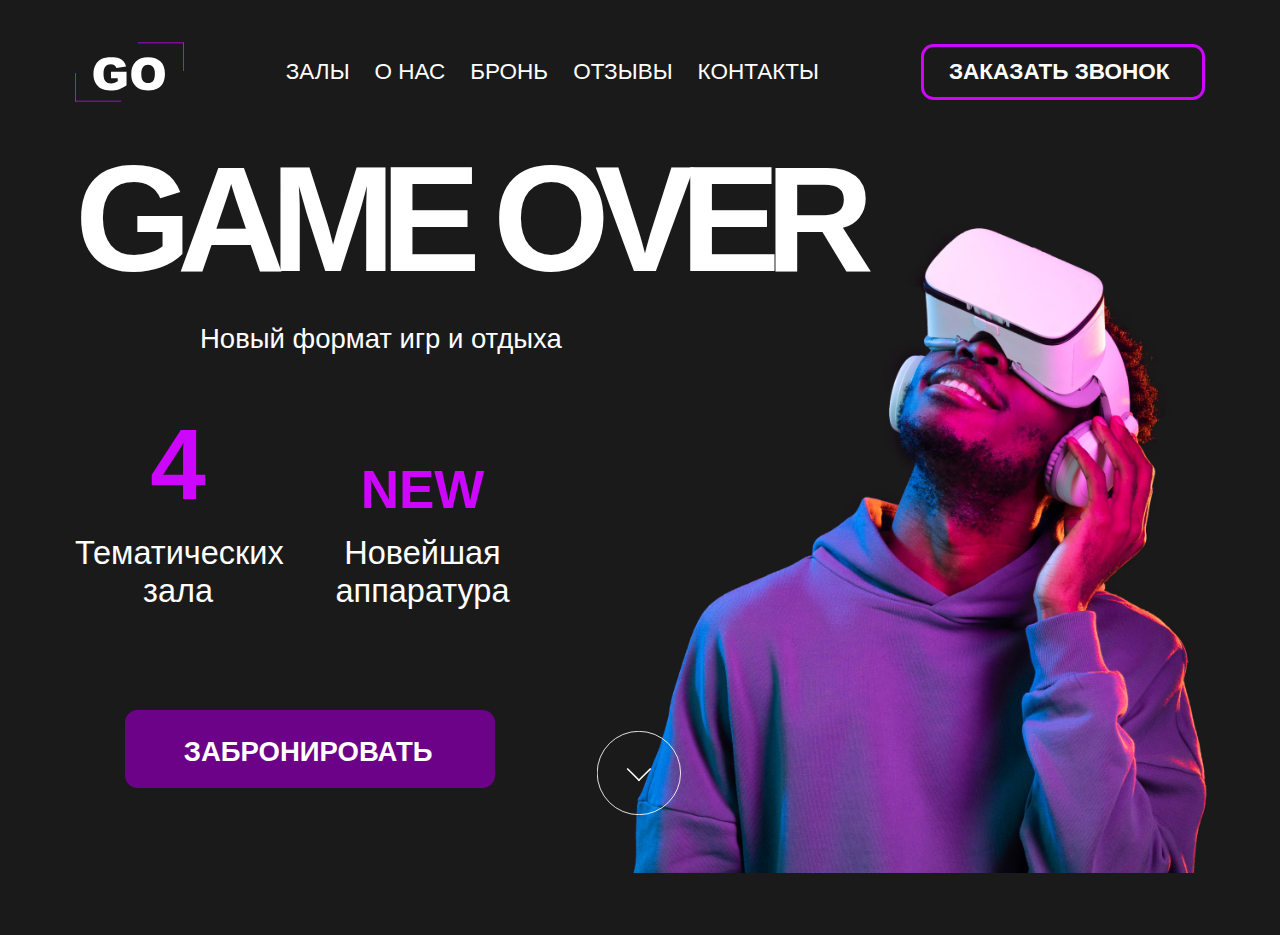
==== index.html @ d03d9cec "Адаптировал header и banner аÐ под мобильные устроÑйства" ====
<!doctype html>
<html lang="ru">
<head>
  <meta charset="UTF-8">
  <meta name="viewport" content="width=device-width, initial-scale=1.0">
  <meta http-equiv="X-UA-Compatible" content="ie=edge">
  <link rel="icon" type="image/svg+xml" href="img/favicon.svg">
  <link rel="stylesheet" href="css/style.css">
  <title>HTML</title>
</head>
<body>

  <header class="header">
    <div class="container">
      <div class="header__navbar">
        <button class="mobile-menu">
          <img src="blocks/mobile-menu/img/burger-menu.svg" alt="Кнопка для раскрытия мобильного меню">
        </button>
        <img class="logo" src="img/logo.svg" alt="Логотип сайта">
        <nav class="nav">
          <ul class="nav__list">
            <li class="nav__item"><a class="nav__link" href="#halls">Залы</a></li>
            <li class="nav__item"><a class="nav__link" href="#about">О нас</a></li>
            <li class="nav__item"><a class="nav__link" href="#booking">Бронь</a></li>
            <li class="nav__item"><a class="nav__link" href="#reviews">Отзывы</a></li>
            <li class="nav__item"><a class="nav__link" href="#contacts">Контакты</a></li>
          </ul>
        </nav>
        <button class="button button-call-me">Заказать звонок</button>
      </div>
    </div>
  </header>

  <main>

    <section class="banner">
      <div class="container">
        <div class="banner__wrap">
          <h1 class="banner__title">GAME OVER</h1>
          <p class="banner__slogan">Новый формат игр и отдыха</p>
          <div class="banner__info">
            <div class="banner__item"><p class="banner__text"><span>4</span>Тематических зала</p></div>
            <div class="banner__item"><p class="banner__text"><span>new</span>Новейшая аппаратура</p></div>
          </div>
          <button class="button button-book-banner">Забронировать</button>
          <a class="banner__arrow" href="#functional"></a>
        </div>

      </div>
    </section>

    <section class="functional hidden" id="functional">
      <div class="container">
        <h2 class="functional__title">У нас есть всё для классного отдыха с друзьями!</h2>
        <ul class="functional__list">
          <li class="functional__item">
            <figure class="functional__figure">
              <img class="functional__img" src="img/vr.jpg" alt="VR очки">
              <figcaption class="functional__figcaption">VR очки</figcaption>
            </figure>
          </li>
          <li class="functional__item">
            <figure class="functional__figure">
              <img class="functional__img" src="img/audio.jpg" alt="Аудио-система">
              <figcaption class="functional__figcaption">Аудио-система 5.1 с&nbsp;отличным звуком</figcaption>
            </figure>
          </li>
          <li class="functional__item">
            <figure class="functional__figure">
              <img class="functional__img" src="img/micro.jpg" alt="Караоке">
              <figcaption class="functional__figcaption">Караоке (4 микрофона)</figcaption>
            </figure>
          </li>
          <li class="functional__item">
            <figure class="functional__figure">
              <img class="functional__img" src="img/game.jpg" alt="Настольные игры">
              <figcaption class="functional__figcaption">Настольные игры</figcaption>
            </figure>
          </li>
          <li class="functional__item">
            <figure class="functional__figure">
              <img class="functional__img" src="img/netflix.jpg" alt="Кино сервисы">
              <figcaption class="functional__figcaption">Кино сервисы Netflix, IVI, MegoGo, КиноПоиск, Okko</figcaption>
            </figure>
          </li>
          <li class="functional__item">
            <figure class="functional__figure">
              <img class="functional__img" src="img/sony.jpg" alt="PlayStation 5">
              <figcaption class="functional__figcaption">PlayStation 5</figcaption>
            </figure>
          </li>
        </ul>
      </div>

    </section>

    <section class="halls hidden" id="halls">
      <div class="container">
        <h2 class="title halls__title">Наши залы</h2>
        <ul class="halls__list">
          <li class="halls__item halls__item--80s-vibes"><p class="halls__item-text">80`s vibes</p></li>
          <li class="halls__item halls__item--star-wars"><p class="halls__item-text">Star wars</p></li>
          <li class="halls__item halls__item--wild-west"><p class="halls__item-text">Wild west</p></li>
          <li class="halls__item halls__item--neon-style"><p class="halls__item-text">Neon style</p></li>
        </ul>
      </div>

    </section>

    <section class="booking hidden" id="booking">
      <div class="container">
        <h2 class="title">Забронировать зал просто</h2>

        <form class="form" action="https://jsonplaceholder.typicode.com/posts" method="POST">

          <fieldset class="fieldset">
            <legend class="legend">Выбери зал</legend>

            <input class="input input--hidden" id="80s-vibes" type="radio" name="halls" value="80`s vibes" >
            <label class="label label--halls" for="80s-vibes">80`s vibes</label>

            <input class="input input--hidden" id="star-wars" type="radio" name="halls" value="star wars">
            <label class="label label--halls" for="star-wars">star wars</label>

            <input class="input input--hidden" id="wild-west" type="radio" name="halls" value="wild west">
            <label class="label label--halls" for="wild-west">wild west</label>

            <input class="input input--hidden" id="neon-style" type="radio" name="halls" value="neon style">
            <label class="label label--halls" for="neon-style">neon style</label>
          </fieldset>

          <fieldset class="fieldset">

            <legend class="legend">Собери набор развлечений</legend>

            <fieldset class="fieldset fieldset--column">
              <legend class="legend">Приставки</legend>

              <input class="input input--hidden" id="play-station" type="radio" name="consoles" value="Play Station">
              <label class="label label--console" for="play-station">Play Station</label>

              <input class="input input--hidden" id="sega-mega-drive" type="radio" name="consoles" value="Sega Mega Drive">
              <label class="label label--console" for="sega-mega-drive">Sega Mega Drive</label>

              <input class="input input--hidden" id="x-box-one-s" type="radio" name="consoles" value="X-box One S">
              <label class="label label--console" for="x-box-one-s">X-box One S</label>

              <input class="input input--hidden" id="dendy" type="radio" name="consoles" value="Dendy">
              <label class="label label--console" for="dendy">Dendy</label>
            </fieldset>

            <fieldset class="fieldset fieldset--column">
              <legend class="legend">Настольные игры</legend>

              <input class="input input--hidden" id="jenga" type="checkbox" name="games" value="Jenga">
              <label class="label label--board" for="jenga">Jenga</label>

              <input class="input input--hidden" id="monopoly" type="checkbox" name="games" value="Monopoly">
              <label class="label label--board" for="monopoly">Monopoly</label>

              <input class="input input--hidden" id="munchkin" type="checkbox" name="games" value="Munchkin">
              <label class="label label--board" for="munchkin">Манчкин</label>

              <input class="input input--hidden" id="alias" type="checkbox" name="games" value="Alias">
              <label class="label label--board" for="alias">Alias</label>
            </fieldset>

            <fieldset class="fieldset fieldset--column">
              <legend class="legend">Дополнительно</legend>

              <input class="input input--hidden" id="karaoke" type="checkbox" name="additionally" value="Karaoke">
              <label class="label label--board" for="karaoke">Караоке</label>

              <input class="input input--hidden" id="vr" type="checkbox" name="additionally" value="VR">
              <label class="label label--board" for="vr">VR</label>
            </fieldset>
          </fieldset>

          <fieldset class="fieldset">

            <legend class="legend">Выбери дату и время</legend>

            <fieldset class="fieldset fieldset--date">

              <fieldset class="fieldset">

                <label for="date">
                  <input class="input input--date" id="date" type="date" name="date" required>
                </label>

                <label for="time">
                  <input class="input input--date" id="time" type="time" name="time" required>
                </label>

              </fieldset>

              <label for="persons">
                <select class="select" name="persons" id="persons">
                  <option selected>Количество человек</option>
                  <option value="1">1</option>
                  <option value="2">2</option>
                  <option value="3">3</option>
                  <option value="4">4</option>
                  <option value="5">5</option>
                  <option value="6">6</option>
                  <option value="7">7</option>
                  <option value="8">8</option>
                  <option value="9">9</option>
                  <option value="10">10</option>
                </select>
              </label>

            </fieldset>

            <fieldset class="fieldset fieldset--column fieldset--text">
              <label class="label label--text" for="name">Имя
                <input class="input input--text input--small" id="name" type="text" name="name" required>
              </label>


              <label class="label label--text" for="surname">Фамилия
                <input class="input input--text input--small" id="surname" type="text" name="surname" required>
              </label>


            </fieldset>

            <fieldset class="fieldset fieldset--column fieldset--text">

              <label class="label label--text" for="phone">Телефон
                <input class="input input--text" id="phone" type="tel" name="phone" required>
              </label>


              <label class="label label--text" for="email">E-mail
                <input class="input input--text" id="email" type="email" name="email">
              </label>

            </fieldset>



          </fieldset>

          <fieldset class="fieldset">
            <button class="form__button" type="submit">Забронировать</button>
          </fieldset>

        </form>
      </div>

    </section>

    <section class="about hidden" id="about">
      <div class="container">

        <h2 class="title about__title">О нас</h2>
        <div class="about__wrap">

          <img class="about__img" src="blocks/about/img/about.jpg" alt="">

          <div class="about__content">
            <div class="about__inner">
              <p class="about__text">Для наших гостей мы создали концептуально новое игровое пространство виртуальной реальности в&nbsp;центральной части города.</p>
              <p class="about__text">Каждый день мы стараемся создавать для&nbsp;вас&nbsp;самую лучшую игровую атмосферу и&nbsp;радовать Вас топовыми игровыми разработками со&nbsp;всего мира.</p>
            </div>

            <blockquote class="blockquote">
              <p class="blockquote__text"><span>GAME OVER &mdash;</span> это место незабываемых впечатлений</p>
              <p class="cite">
                <img class="cite__img" src="img/avatar.png" alt="Аватар">
                <cite class="cite__text">Аркадий Абакшин, создатель&nbsp;игровой территории&nbsp;GAME&nbsp;OVER</cite>
              </p>
            </blockquote>
          </div>

        </div>

      </div>

    </section>

    <section class="reviews hidden" id="reviews">
      <div class="container">
        <h2 class="title reviews__title">Отзывы посетителей</h2>

        <ul class="reviews__list">
          <li class="reviews__item">
              <figure class="reviews__figure">
                <div class="reviews__wrap">
                  <img class="reviews__img" src="blocks/reviews/img/avatar-1.png" alt="фотография пользователя">
                </div>
                <figcaption class="reviews__name">
                  Макс Самойлов
                </figcaption>
              </figure>
              <p class="reviews__text">Отмечали здесь день рождения с компанией друзей, всё было очень круто! VR очки это просто бомба, никогда еще я не был в таком полном игровом погружении. Сервис на высоте!</p>
          </li>
          <li class="reviews__item">
              <figure class="reviews__figure">
                <div class="reviews__wrap">
                  <img class="reviews__img" src="blocks/reviews/img/avatar-2.png" alt="фотография пользователя">
                </div>
                <figcaption class="reviews__name">
                  Оксана Григорьева
                </figcaption>
              </figure>
              <p class="reviews__text">Были в комнате Дикий Запад, пели в караоке под Шакиру, отличный получился корпоратив! У нас в городе больше нет подобных заведений</p>
          </li>
          <li class="reviews__item">
              <figure class="reviews__figure">
                <div class="reviews__wrap">
                  <img class="reviews__img" src="blocks/reviews/img/avatar-3.png" alt="фотография пользователя">
                </div>
                <figcaption class="reviews__name">
                  Никита Ященко
                </figcaption>
              </figure>
              <p class="reviews__text">Немного подвисала игра в VR очках, а так всё норм. Крутое оформление комнаты в стиле звёздных войн, попал в атмосферу космоса</p>
          </li>
        </ul>

      </div>
    </section>

    <section class="faq hidden" id="faq">
      <div class="container">
        <h2 class="title faq__title">Частые вопросы</h2>
        <ul class="faq__list">
          <li class="faq__item">Можно ли забронировать комнату онлайн?</li>
          <li class="faq__item">Могут ли мне вернуть деньги за бронь?</li>
          <li class="faq__item">Какая комната самая популярная?</li>
          <li class="faq__item">Как получить VIP карту?</li>
          <li class="faq__item">Какая комната самая популярная?</li>
        </ul>
      </div>

    </section>

  </main>

  <footer class="footer hidden">

    <section class="contacts" id="contacts">
      <div class="container">
        <h2 class="title contacts__title">Контакты</h2>
        <div class="contacts__wrap">
          <div class="contacts__address">
            <ul class="contacts__list">
              <li class="contacts__item contacts__item--address">г. Москва ул.&nbsp;Усачёва,&nbsp;29&nbsp;к3</li>
              <li class="contacts__item contacts__item--phone"><a class="contacts__link" href="tel:89509302893">8 (950) 930 - 28 - 93</a></li>
              <li class="contacts__item contacts__item--mail"><a class="contacts__link" href="mailto:GameOver@gmail.com">GameOver@gmail.com</a></li>
            </ul>

            <div class="social">
              <ul class="social__list">
                <li class="social__item">
                  <a class="social__link" href="https://www.instagram.com/">
                    <svg width="50" height="50" viewBox="0 0 50 50" fill="none" xmlns="http://www.w3.org/2000/svg">
                      <path d="M32.4999 25C32.4999 26.9891 31.7097 28.8968 30.3032 30.3033C28.8967 31.7098 26.989 32.5 24.9999 32.5C23.0108 32.5 21.1031 31.7098 19.6966 30.3033C18.2901 28.8968 17.4999 26.9891 17.4999 25C17.4999 24.5725 17.5449 24.155 17.6224 23.75H14.9999V33.7425C14.9999 34.4375 15.5624 35 16.2574 35H33.7449C34.078 34.9993 34.3972 34.8666 34.6325 34.6308C34.8677 34.395 34.9999 34.0756 34.9999 33.7425V23.75H32.3774C32.4549 24.155 32.4999 24.5725 32.4999 25ZM24.9999 30C25.6567 29.9998 26.307 29.8703 26.9137 29.6188C27.5204 29.3673 28.0716 28.9988 28.5359 28.5343C29.0002 28.0698 29.3685 27.5183 29.6197 26.9115C29.8708 26.3046 30 25.6543 29.9999 24.9975C29.9997 24.3407 29.8702 23.6904 29.6187 23.0837C29.3672 22.477 28.9987 21.9257 28.5342 21.4614C28.0696 20.9972 27.5182 20.6289 26.9114 20.3777C26.3045 20.1265 25.6542 19.9973 24.9974 19.9975C23.671 19.9978 22.399 20.5251 21.4613 21.4632C20.5236 22.4014 19.997 23.6736 19.9974 25C19.9977 26.3264 20.5249 27.5984 21.4631 28.5361C22.4012 29.4737 23.6735 30.0003 24.9999 30ZM30.9999 19.75H33.9974C34.1965 19.75 34.3875 19.6711 34.5286 19.5305C34.6696 19.3899 34.7492 19.1991 34.7499 19V16.0025C34.7499 15.8029 34.6706 15.6115 34.5295 15.4704C34.3884 15.3293 34.197 15.25 33.9974 15.25H30.9999C30.8003 15.25 30.6089 15.3293 30.4678 15.4704C30.3267 15.6115 30.2474 15.8029 30.2474 16.0025V19C30.2499 19.4125 30.5874 19.75 30.9999 19.75ZM24.9999 1C18.6347 1 12.5302 3.52856 8.02932 8.02944C3.52844 12.5303 0.999878 18.6348 0.999878 25C0.999878 31.3652 3.52844 37.4697 8.02932 41.9706C12.5302 46.4714 18.6347 49 24.9999 49C28.1516 49 31.2725 48.3792 34.1843 47.1731C37.0961 45.967 39.7418 44.1992 41.9704 41.9706C44.1991 39.742 45.9669 37.0962 47.173 34.1844C48.3791 31.2726 48.9999 28.1517 48.9999 25C48.9999 21.8483 48.3791 18.7274 47.173 15.8156C45.9669 12.9038 44.1991 10.258 41.9704 8.02944C39.7418 5.80083 37.0961 4.033 34.1843 2.82689C31.2725 1.62078 28.1516 1 24.9999 1ZM37.4999 34.7225C37.4999 36.25 36.2499 37.5 34.7224 37.5H15.2774C13.7499 37.5 12.4999 36.25 12.4999 34.7225V15.2775C12.4999 13.75 13.7499 12.5 15.2774 12.5H34.7224C36.2499 12.5 37.4999 13.75 37.4999 15.2775V34.7225Z" fill="currentColor"/>
                    </svg>
                  </a>
                </li>
                <li class="social__item">
                  <a class="social__link" href="https://vk.com/">
                    <svg width="50" height="50" viewBox="0 0 50 50" fill="none" xmlns="http://www.w3.org/2000/svg">
                      <path d="M24.9999 1C11.7449 1 0.999878 11.745 0.999878 25C0.999878 38.255 11.7449 49 24.9999 49C38.2549 49 48.9999 38.255 48.9999 25C48.9999 11.745 38.2549 1 24.9999 1ZM34.2299 28.0775C34.2299 28.0775 36.3524 30.1725 36.8749 31.145C36.8899 31.165 36.8974 31.185 36.9024 31.195C37.1149 31.5525 37.1649 31.83 37.0599 32.0375C36.8849 32.3825 36.2849 32.5525 36.0799 32.5675H32.3299C32.0699 32.5675 31.5249 32.5 30.8649 32.045C30.3574 31.69 29.8574 31.1075 29.3699 30.54C28.6424 29.695 28.0124 28.965 27.3774 28.965C27.2967 28.9649 27.2166 28.9775 27.1399 29.0025C26.6599 29.1575 26.0449 29.8425 26.0449 31.6675C26.0449 32.2375 25.5949 32.565 25.2774 32.565H23.5599C22.9749 32.565 19.9274 32.36 17.2274 29.5125C13.9224 26.025 10.9474 19.03 10.9224 18.965C10.7349 18.5125 11.1224 18.27 11.5449 18.27H15.3324C15.8374 18.27 16.0024 18.5775 16.1174 18.85C16.2524 19.1675 16.7474 20.43 17.5599 21.85C18.8774 24.165 19.6849 25.105 20.3324 25.105C20.4538 25.1036 20.573 25.0727 20.6799 25.015C21.5249 24.545 21.3674 21.5325 21.3299 20.9075C21.3299 20.79 21.3274 19.56 20.8949 18.97C20.5849 18.5425 20.0574 18.38 19.7374 18.32C19.8669 18.1413 20.0375 17.9964 20.2349 17.8975C20.8149 17.6075 21.8599 17.565 22.8974 17.565H23.4749C24.5999 17.58 24.8899 17.6525 25.2974 17.755C26.1224 17.9525 26.1399 18.485 26.0674 20.3075C26.0449 20.825 26.0224 21.41 26.0224 22.1C26.0224 22.25 26.0149 22.41 26.0149 22.58C25.9899 23.5075 25.9599 24.56 26.6149 24.9925C26.7003 25.0461 26.799 25.0746 26.8999 25.075C27.1274 25.075 27.8124 25.075 29.6674 21.8925C30.2395 20.8681 30.7366 19.8037 31.1549 18.7075C31.1924 18.6425 31.3024 18.4425 31.4324 18.365C31.5283 18.3161 31.6347 18.2912 31.7424 18.2925H36.1949C36.6799 18.2925 37.0124 18.365 37.0749 18.5525C37.1849 18.85 37.0549 19.7575 35.0224 22.51L34.1149 23.7075C32.2724 26.1225 32.2724 26.245 34.2299 28.0775Z" fill="currentColor"/>
                    </svg>
                  </a>
                </li>
                <li class="social__item">
                  <a class="social__link" href="https://www.facebook.com/">
                    <svg width="50" height="50" viewBox="0 0 50 50" fill="none" xmlns="http://www.w3.org/2000/svg">
                      <path fill-rule="evenodd" clip-rule="evenodd" d="M0.999847 25.134C0.999847 37.066 9.66585 46.988 20.9998 49V31.666H14.9998V25H20.9998V19.666C20.9998 13.666 24.8658 10.334 30.3338 10.334C32.0658 10.334 33.9338 10.6 35.6658 10.866V17H32.5998C29.6658 17 28.9998 18.466 28.9998 20.334V25H35.3998L34.3338 31.666H28.9998V49C40.3338 46.988 48.9998 37.068 48.9998 25.134C48.9998 11.86 38.1998 1 24.9998 1C11.7998 1 0.999847 11.86 0.999847 25.134Z" fill="currentColor"/>
                    </svg>

                  </a>
                </li>
                <li class="social__item">
                  <a class="social__link" href="https://telegram.org/">
                    <svg width="50" height="50" viewBox="0 0 50 50" fill="none" xmlns="http://www.w3.org/2000/svg">
                      <g clip-path="url(#clip0_793_10)">
                        <path d="M47.9998 24C47.9998 30.3652 45.4713 36.4697 40.9704 40.9706C36.4695 45.4714 30.365 48 23.9998 48C17.6347 48 11.5302 45.4714 7.02928 40.9706C2.52841 36.4697 -0.000152588 30.3652 -0.000152588 24C-0.000152588 17.6348 2.52841 11.5303 7.02928 7.02944C11.5302 2.52856 17.6347 0 23.9998 0C30.365 0 36.4695 2.52856 40.9704 7.02944C45.4713 11.5303 47.9998 17.6348 47.9998 24ZM24.8608 17.718C22.5268 18.69 17.8588 20.7 10.8628 23.748C9.72885 24.198 9.13185 24.642 9.07785 25.074C8.98785 25.803 9.90285 26.091 11.1478 26.484L11.6728 26.649C12.8968 27.048 14.5468 27.513 15.4018 27.531C16.1818 27.549 17.0488 27.231 18.0058 26.571C24.5428 22.158 27.9178 19.929 28.1278 19.881C28.2778 19.845 28.4878 19.803 28.6258 19.929C28.7668 20.052 28.7518 20.289 28.7368 20.352C28.6468 20.739 25.0558 24.075 23.1988 25.803C22.6198 26.343 22.2088 26.724 22.1248 26.811C21.9399 27 21.7519 27.1861 21.5608 27.369C20.4208 28.467 19.5688 29.289 21.6058 30.633C22.5868 31.281 23.3728 31.812 24.1558 32.346C25.0078 32.928 25.8598 33.507 26.9638 34.233C27.2428 34.413 27.5128 34.608 27.7738 34.794C28.7668 35.502 29.6638 36.138 30.7648 36.036C31.4068 35.976 32.0698 35.376 32.4058 33.576C33.2008 29.325 34.7638 20.118 35.1238 16.323C35.1458 16.0075 35.1327 15.6906 35.0848 15.378C35.0566 15.1258 34.9345 14.8934 34.7428 14.727C34.4699 14.5386 34.1445 14.4409 33.8128 14.448C32.9128 14.463 31.5238 14.946 24.8608 17.718Z" fill="currentColor"/>
                      </g>
                      <defs>
                        <clipPath id="clip0_793_10">
                          <rect width="50" height="50" fill="currentColor"/>
                        </clipPath>
                      </defs>
                    </svg>
                  </a>
                </li>
              </ul>
            </div>
          </div>

          <div class="contacts__map">
            <img class="contacts__img" src="blocks/contacts/img/map.jpg" alt="Карта">
          </div>
        </div>


      </div>
    </section>


    <div class="container">
      <div class="footer__wrap">
        <div class="footer__copyright">
          <p class="footer__text">© Game Over, 2022</p>
        </div>

        <div class="footer__author">
          <p class="footer__text">Design by Anastasia Ilina</p>
          <a class="footer__link" href="mailto:ilina9825@gmail.com">ilina9825@gmail.com</a>
        </div>
      </div>
    </div>

  </footer>

  <script src="js/script.js"></script>

</body>
</html>
---- css/style.css ----
@import "normalize.css";
@import "settings.css";
@import "var.css";

@import "./../blocks/header/header.css";
@import "./../blocks/nav/nav.css";
@import "./../blocks/banner/banner.css";
@import "./../blocks/functional/functional.css";
@import "./../blocks/halls/halls.css";
@import "./../blocks/booking/booking.css";
@import "./../blocks/about/about.css";
@import "./../blocks/blockquote/blockquote.css";
@import "./../blocks/cite/cite.css";
@import "./../blocks/reviews/reviews.css";
@import "./../blocks/faq/faq.css";
@import "./../blocks/contacts/contacts.css";
@import "./../blocks/social/social.css";
@import "./../blocks/footer/footer.css";
@import "./../blocks/form/form.css";

@import "../blocks/button/button.css";
@import "../blocks/button/button-call-me.css";
@import "../blocks/button/button-book-banner.css";
@import "../blocks/logo/logo.css";
@import "../blocks/mobile-menu/mobile-menu.css";
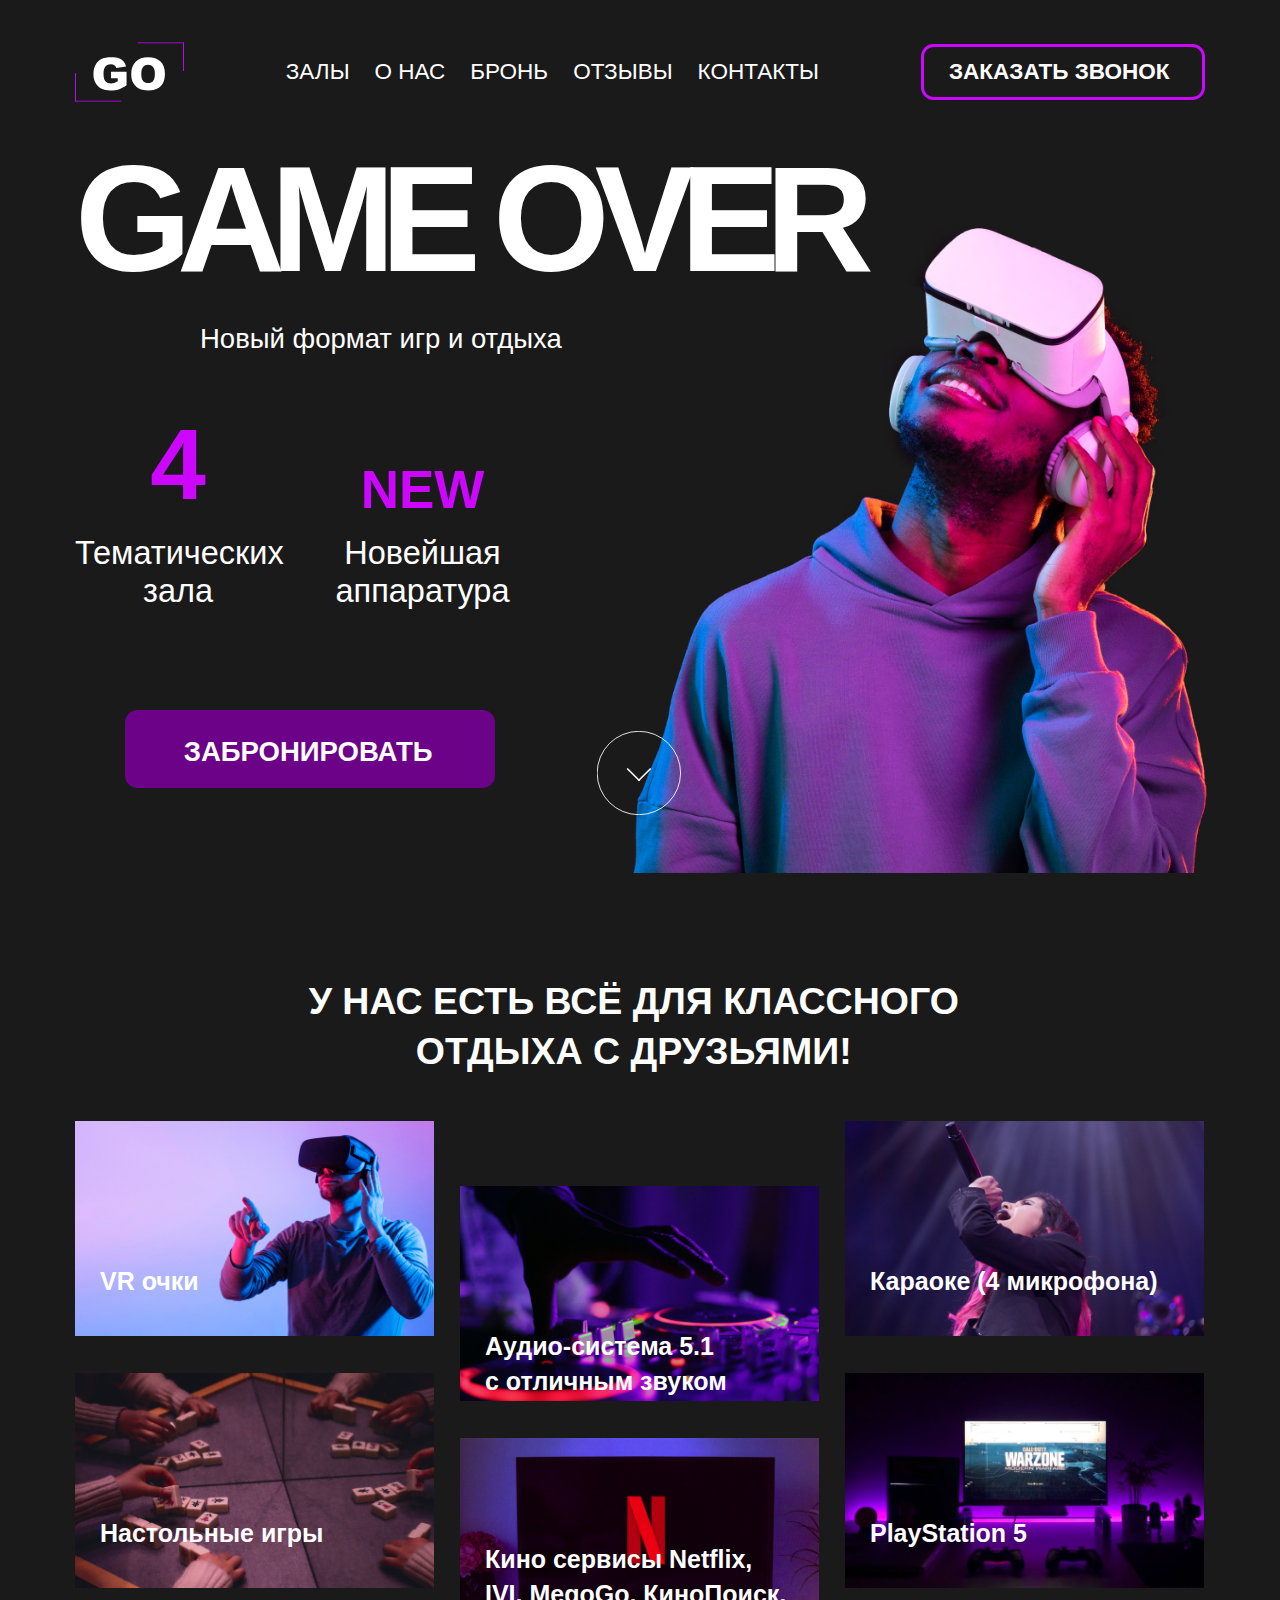
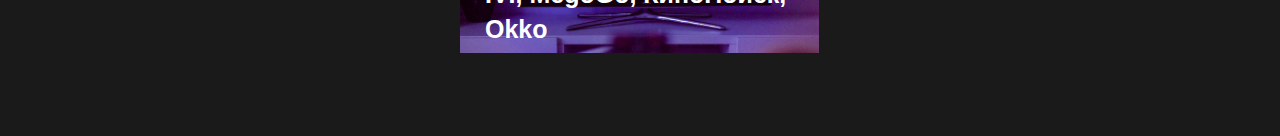
==== commit 449d988a: "АдаприÑровал секÑцию functional" ====
--- a/index.html
+++ b/index.html
@@ -49,7 +49,7 @@
       </div>
     </section>
 
-    <section class="functional hidden" id="functional">
+    <section class="functional" id="functional">
       <div class="container">
         <h2 class="functional__title">У нас есть всё для классного отдыха с друзьями!</h2>
         <ul class="functional__list">
@@ -68,7 +68,7 @@
           <li class="functional__item">
             <figure class="functional__figure">
               <img class="functional__img" src="img/micro.jpg" alt="Караоке">
-              <figcaption class="functional__figcaption">Караоке (4 микрофона)</figcaption>
+              <figcaption class="functional__figcaption">Караоке (4 микрофона)&nbsp;</figcaption>
             </figure>
           </li>
           <li class="functional__item">
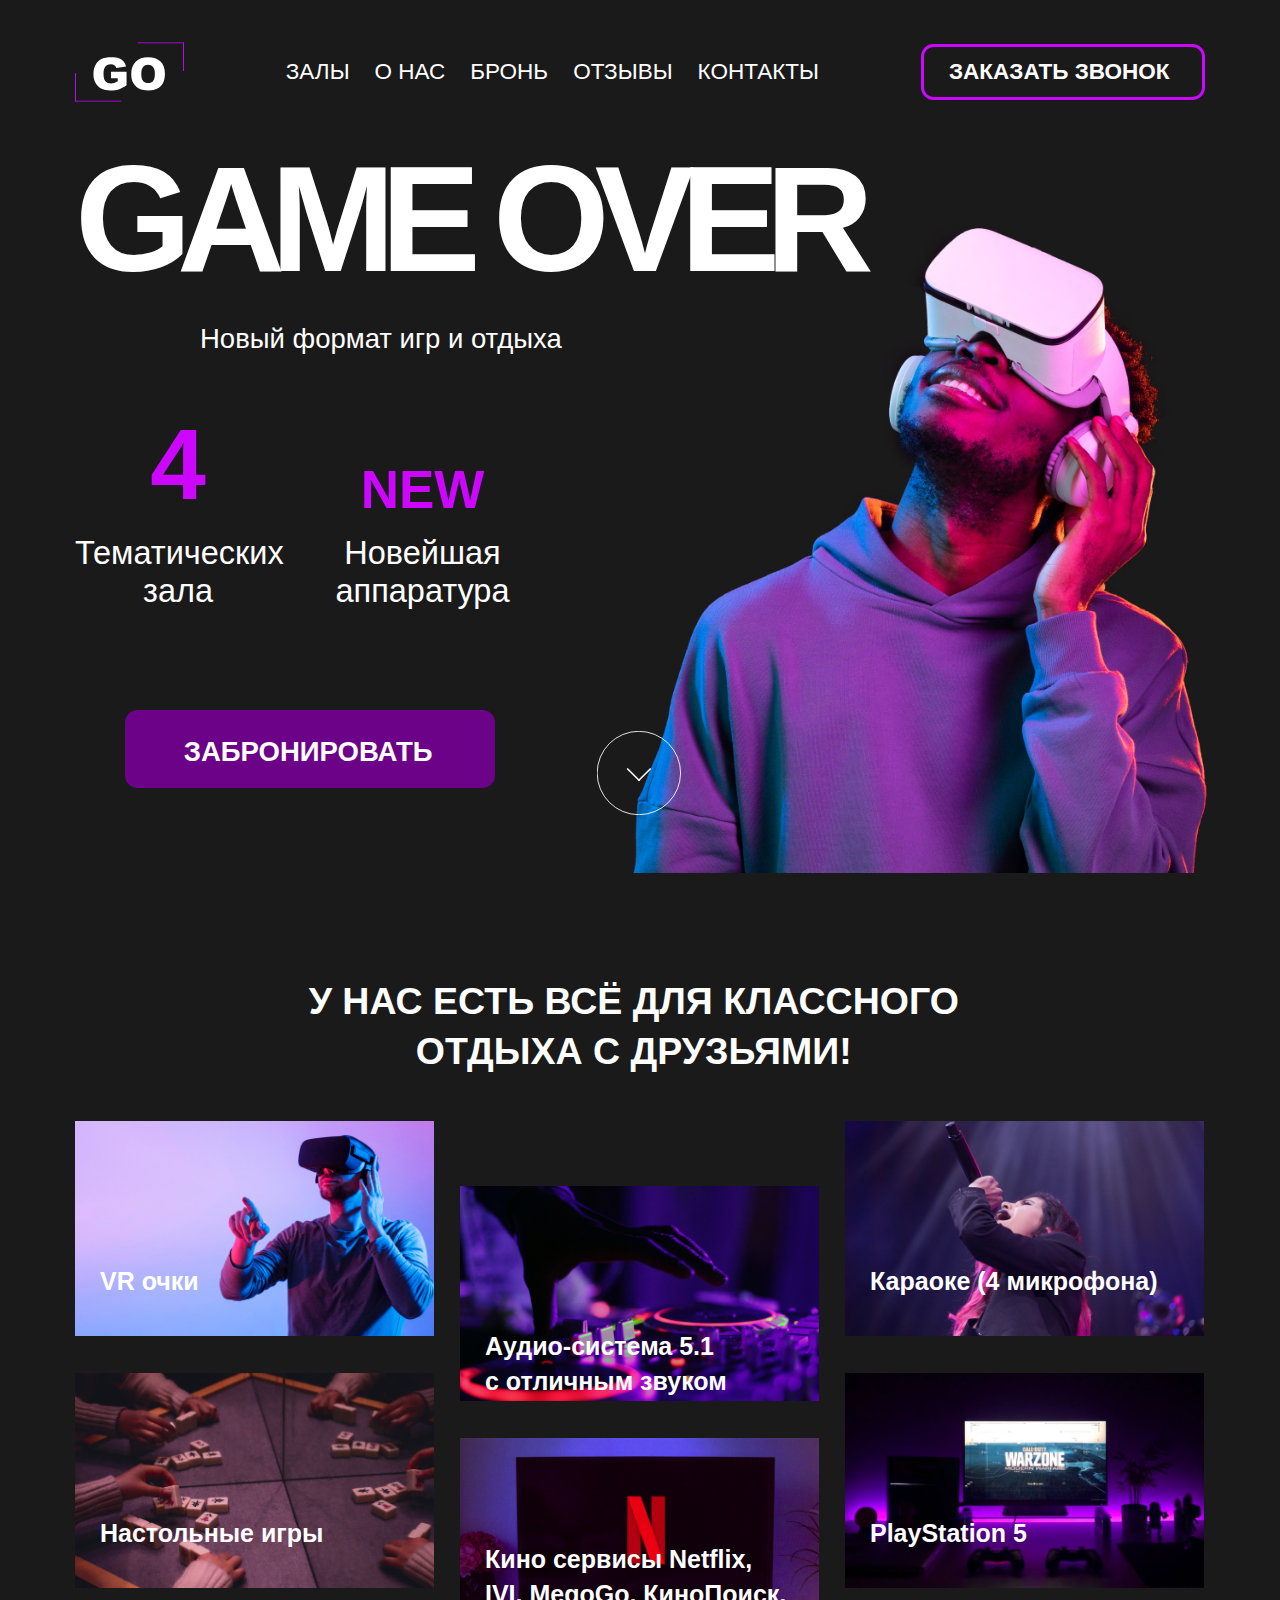
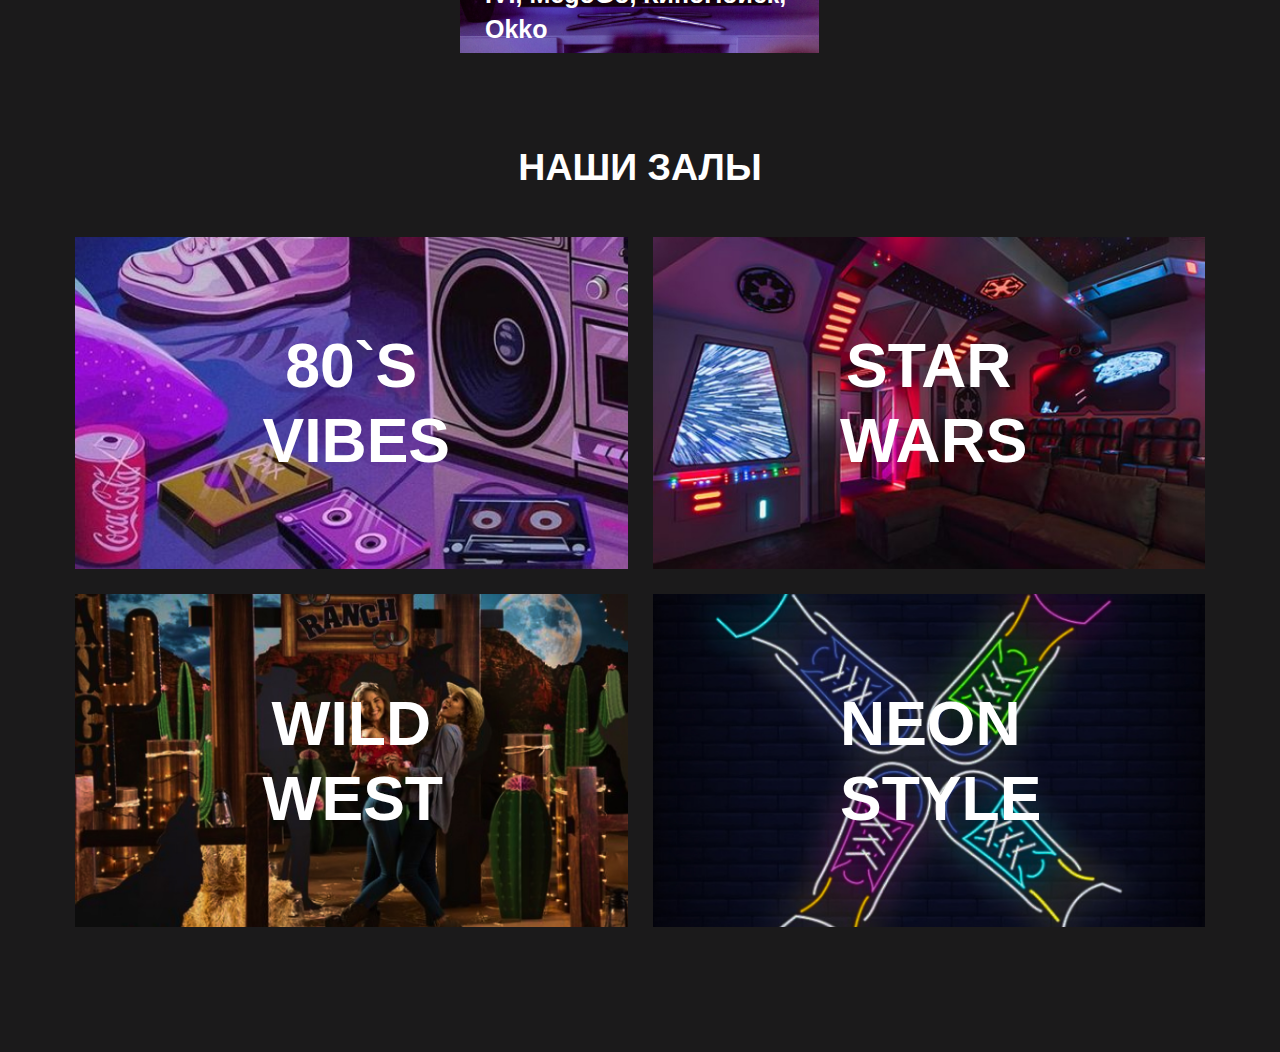
==== commit f1b93203: "Адаприровал секцию halls" ====
--- a/index.html
+++ b/index.html
@@ -94,7 +94,7 @@
 
     </section>
 
-    <section class="halls hidden" id="halls">
+    <section class="halls" id="halls">
       <div class="container">
         <h2 class="title halls__title">Наши залы</h2>
         <ul class="halls__list">
--- a/css/style.css
+++ b/css/style.css
@@ -2,6 +2,7 @@
 @import "settings.css";
 @import "var.css";
 
+@import "./../blocks/title/title.css";
 @import "./../blocks/header/header.css";
 @import "./../blocks/nav/nav.css";
 @import "./../blocks/banner/banner.css";
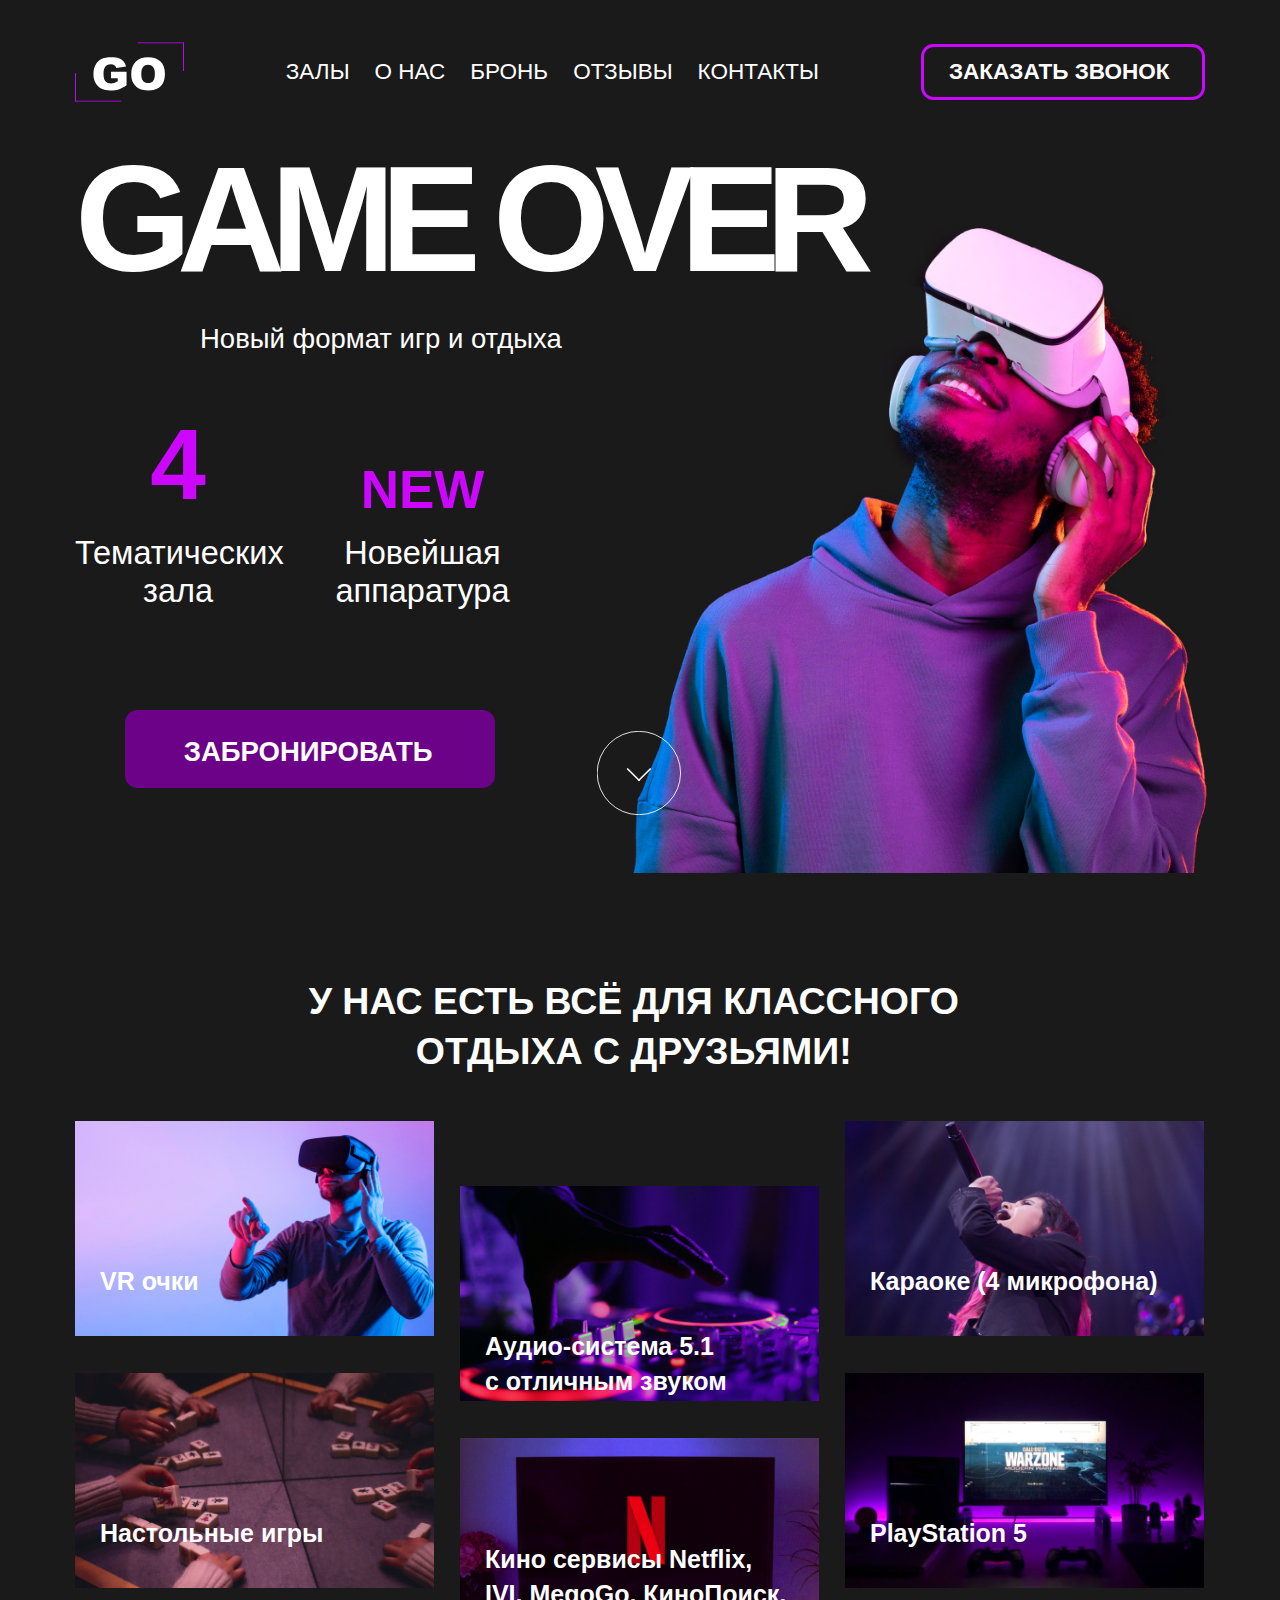
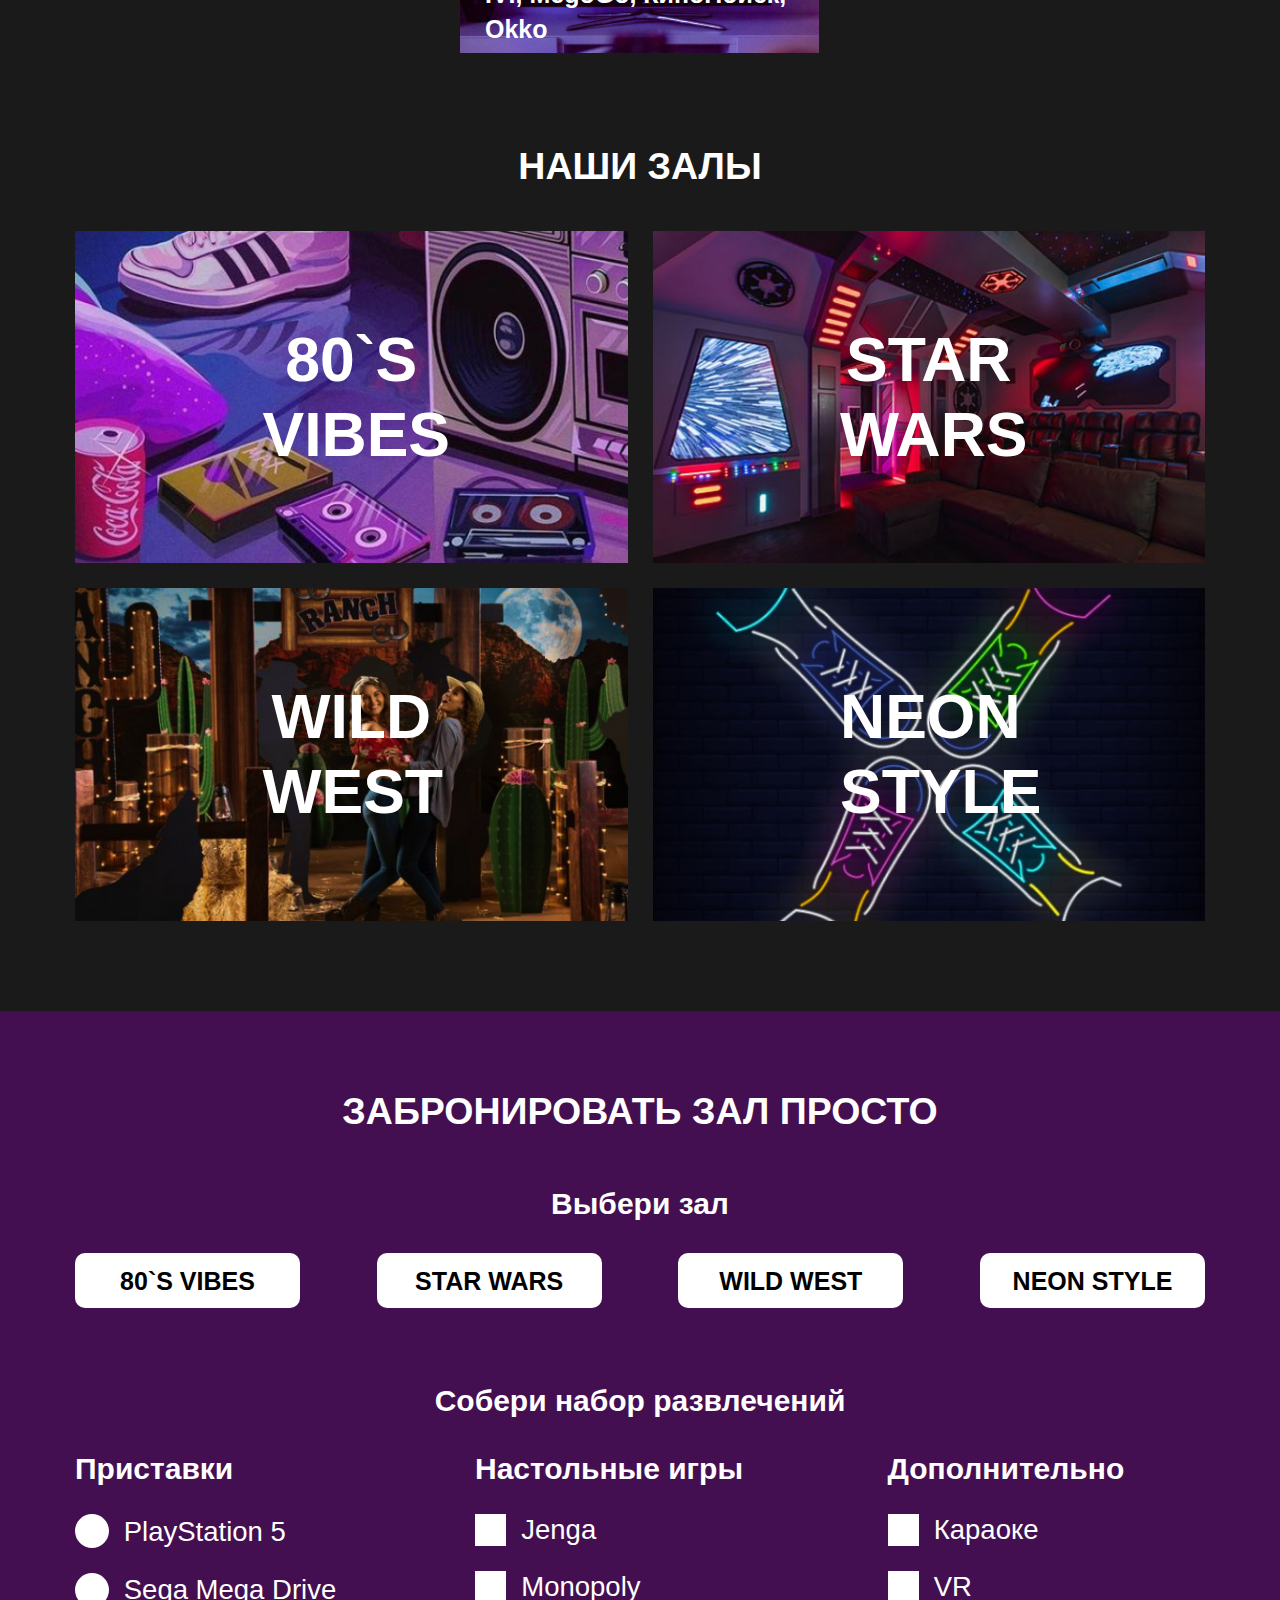
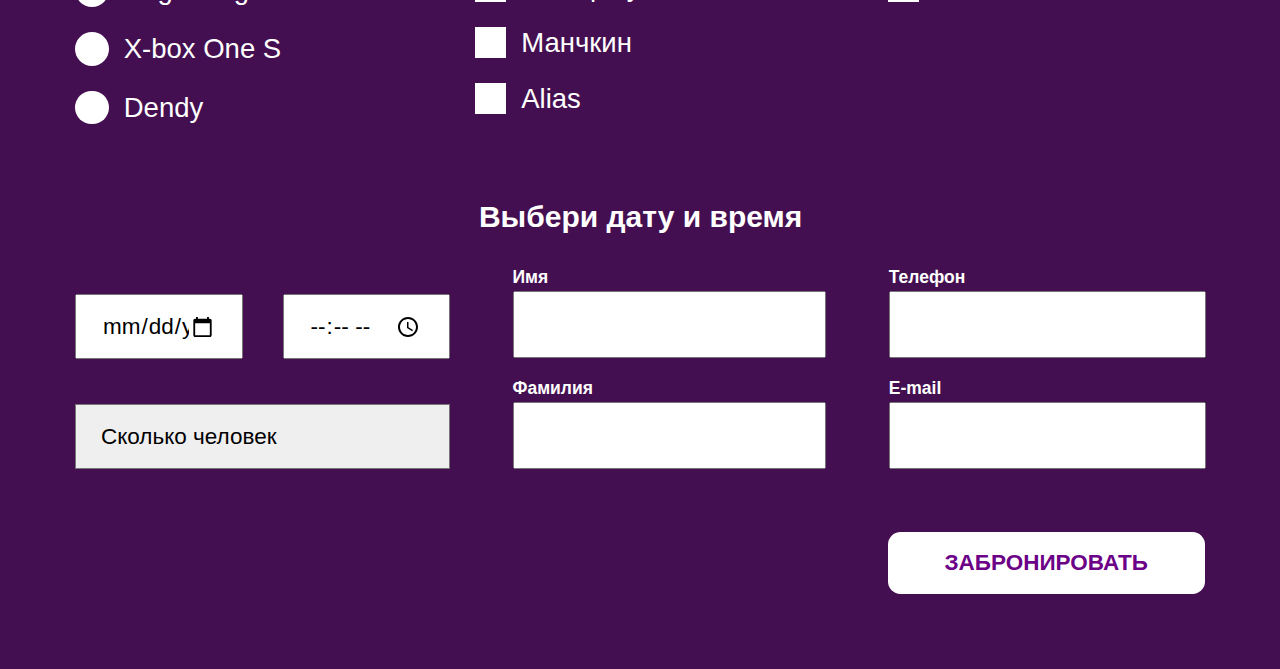
==== commit f45d8478: "Адапртировал секцию booking" ====
--- a/index.html
+++ b/index.html
@@ -107,9 +107,9 @@
 
     </section>
 
-    <section class="booking hidden" id="booking">
-      <div class="container">
-        <h2 class="title">Забронировать зал просто</h2>
+    <section class="booking" id="booking">
+      <div class="container">
+        <h2 class="title booking__title">Забронировать зал просто</h2>
 
         <form class="form" action="https://jsonplaceholder.typicode.com/posts" method="POST">
 
@@ -137,7 +137,7 @@
               <legend class="legend">Приставки</legend>
 
               <input class="input input--hidden" id="play-station" type="radio" name="consoles" value="Play Station">
-              <label class="label label--console" for="play-station">Play Station</label>
+              <label class="label label--console" for="play-station">PlayStation 5</label>
 
               <input class="input input--hidden" id="sega-mega-drive" type="radio" name="consoles" value="Sega Mega Drive">
               <label class="label label--console" for="sega-mega-drive">Sega Mega Drive</label>
@@ -196,7 +196,7 @@
 
               <label for="persons">
                 <select class="select" name="persons" id="persons">
-                  <option selected>Количество человек</option>
+                  <option selected>Сколько человек</option>
                   <option value="1">1</option>
                   <option value="2">2</option>
                   <option value="3">3</option>
@@ -212,31 +212,35 @@
 
             </fieldset>
 
-            <fieldset class="fieldset fieldset--column fieldset--text">
-              <label class="label label--text" for="name">Имя
-                <input class="input input--text input--small" id="name" type="text" name="name" required>
-              </label>
-
-
-              <label class="label label--text" for="surname">Фамилия
-                <input class="input input--text input--small" id="surname" type="text" name="surname" required>
-              </label>
-
-
+            <fieldset class="fieldset">
+              <fieldset class="fieldset fieldset--column fieldset--text">
+                <label class="label label--text" for="name"><span>Имя</span>
+                  <input class="input input--text input--small" id="name" type="text" name="name" required>
+                </label>
+
+
+                <label class="label label--text" for="surname"><span>Фамилия</span>
+                  <input class="input input--text input--small" id="surname" type="text" name="surname" required>
+                </label>
+
+
+              </fieldset>
+
+              <fieldset class="fieldset fieldset--column fieldset--text">
+
+                <label class="label label--text" for="phone"><span>Телефон</span>
+                  <input class="input input--text" id="phone" type="tel" name="phone" required>
+                </label>
+
+
+                <label class="label label--text" for="email"><span>E-mail</span>
+                  <input class="input input--text" id="email" type="email" name="email">
+                </label>
+
+              </fieldset>
             </fieldset>
 
-            <fieldset class="fieldset fieldset--column fieldset--text">
-
-              <label class="label label--text" for="phone">Телефон
-                <input class="input input--text" id="phone" type="tel" name="phone" required>
-              </label>
-
-
-              <label class="label label--text" for="email">E-mail
-                <input class="input input--text" id="email" type="email" name="email">
-              </label>
-
-            </fieldset>
+
 
 
 
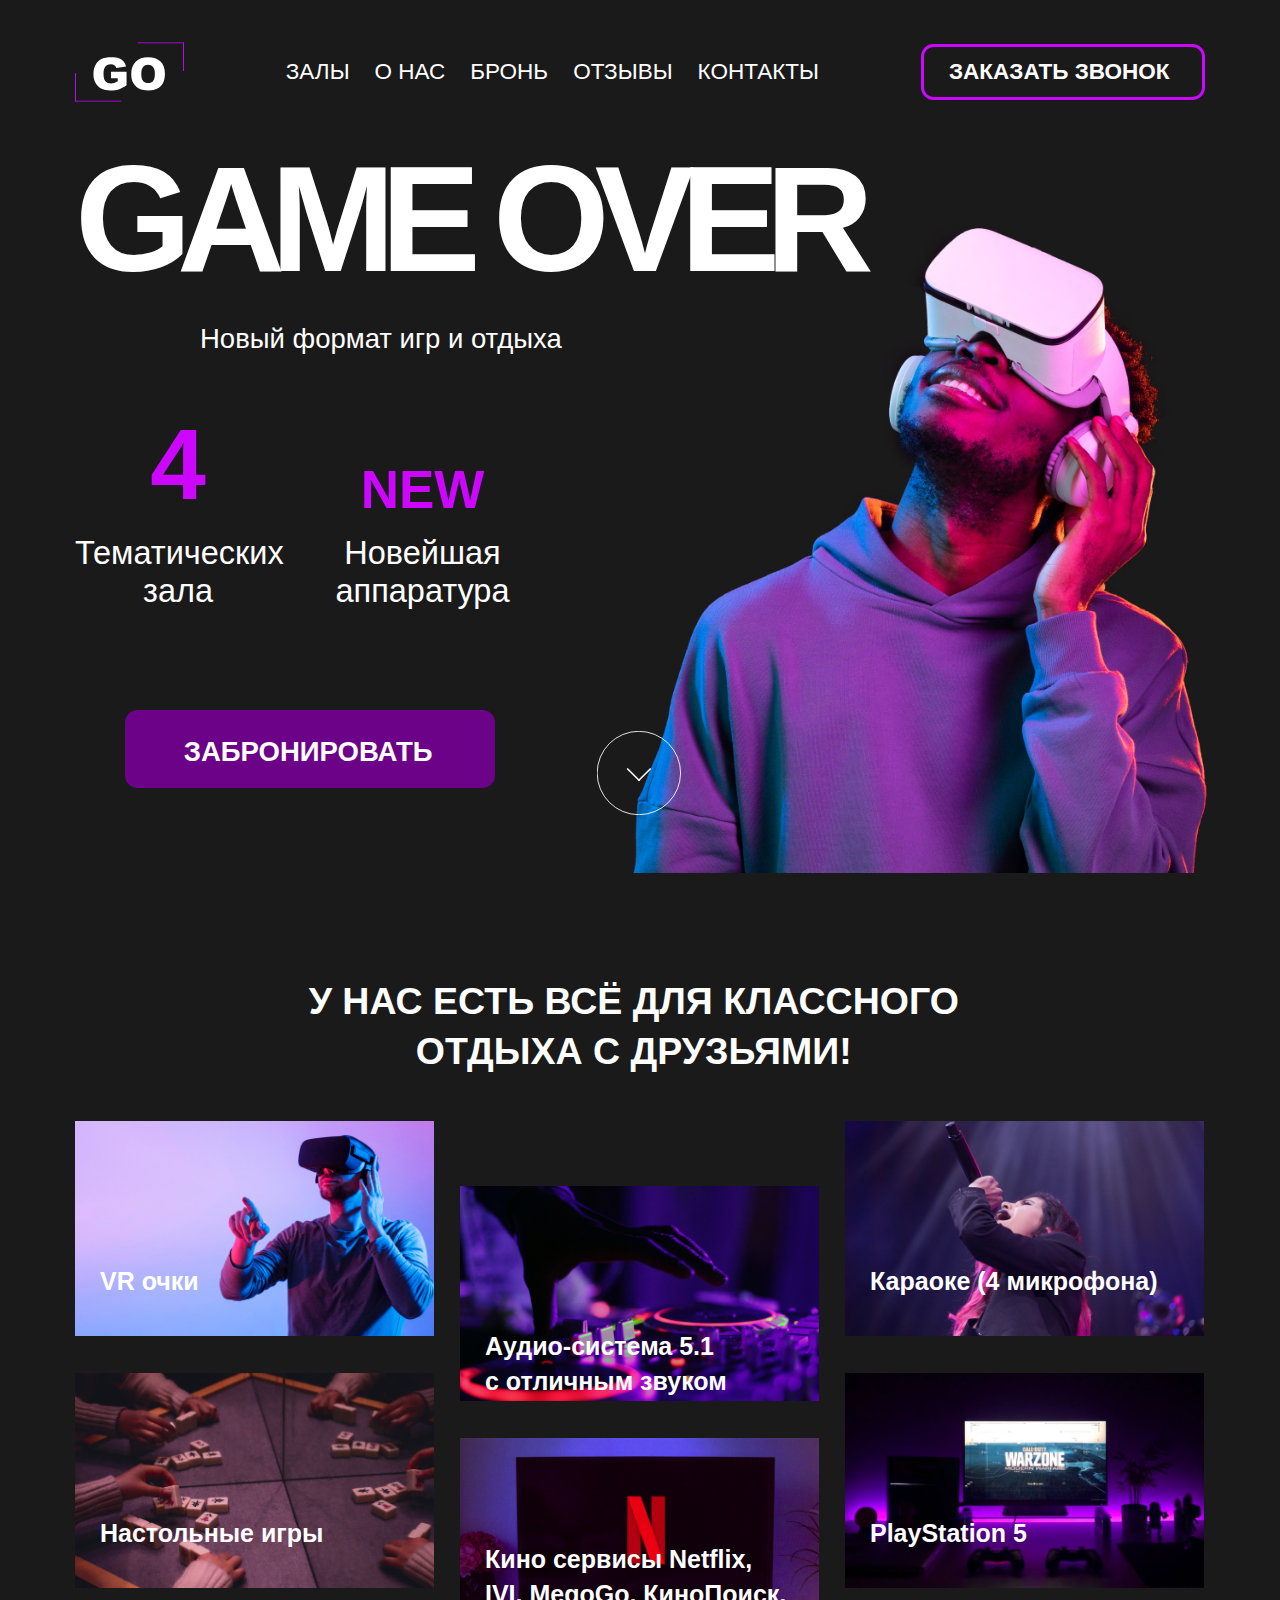
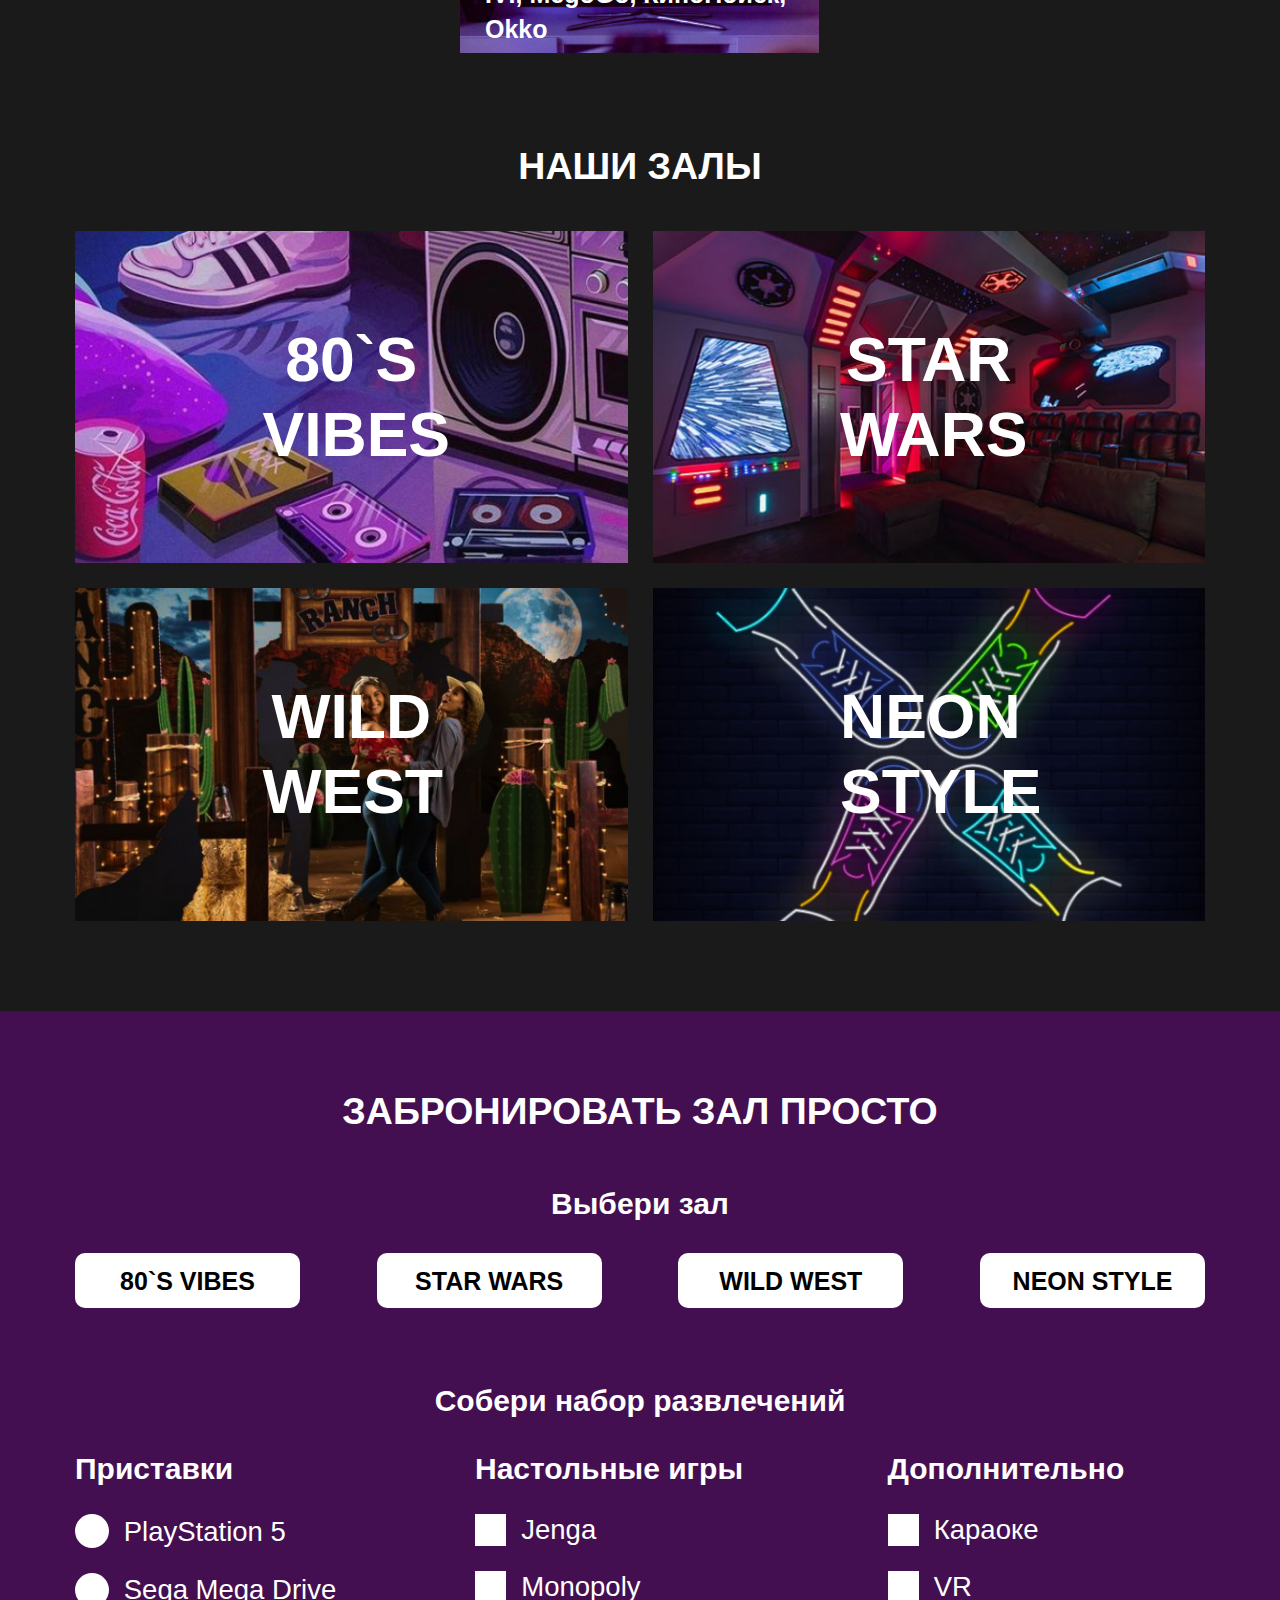
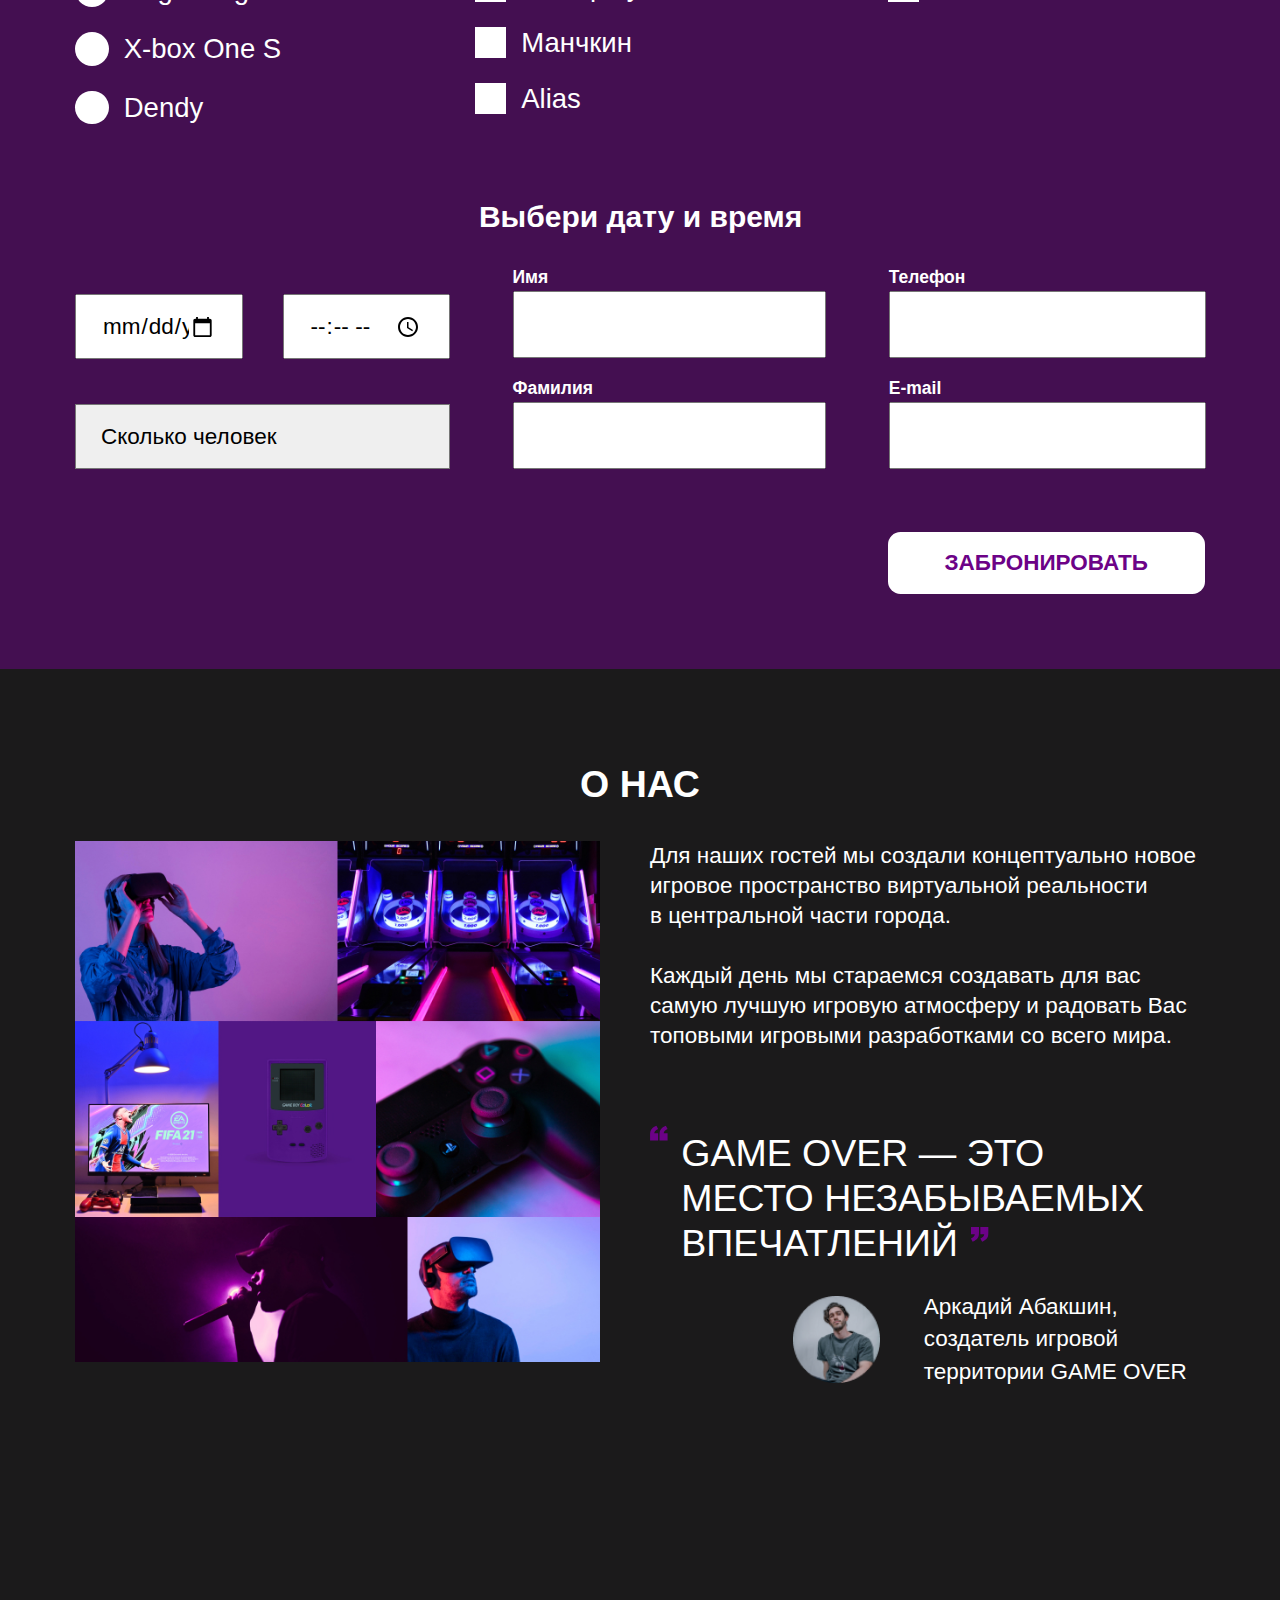
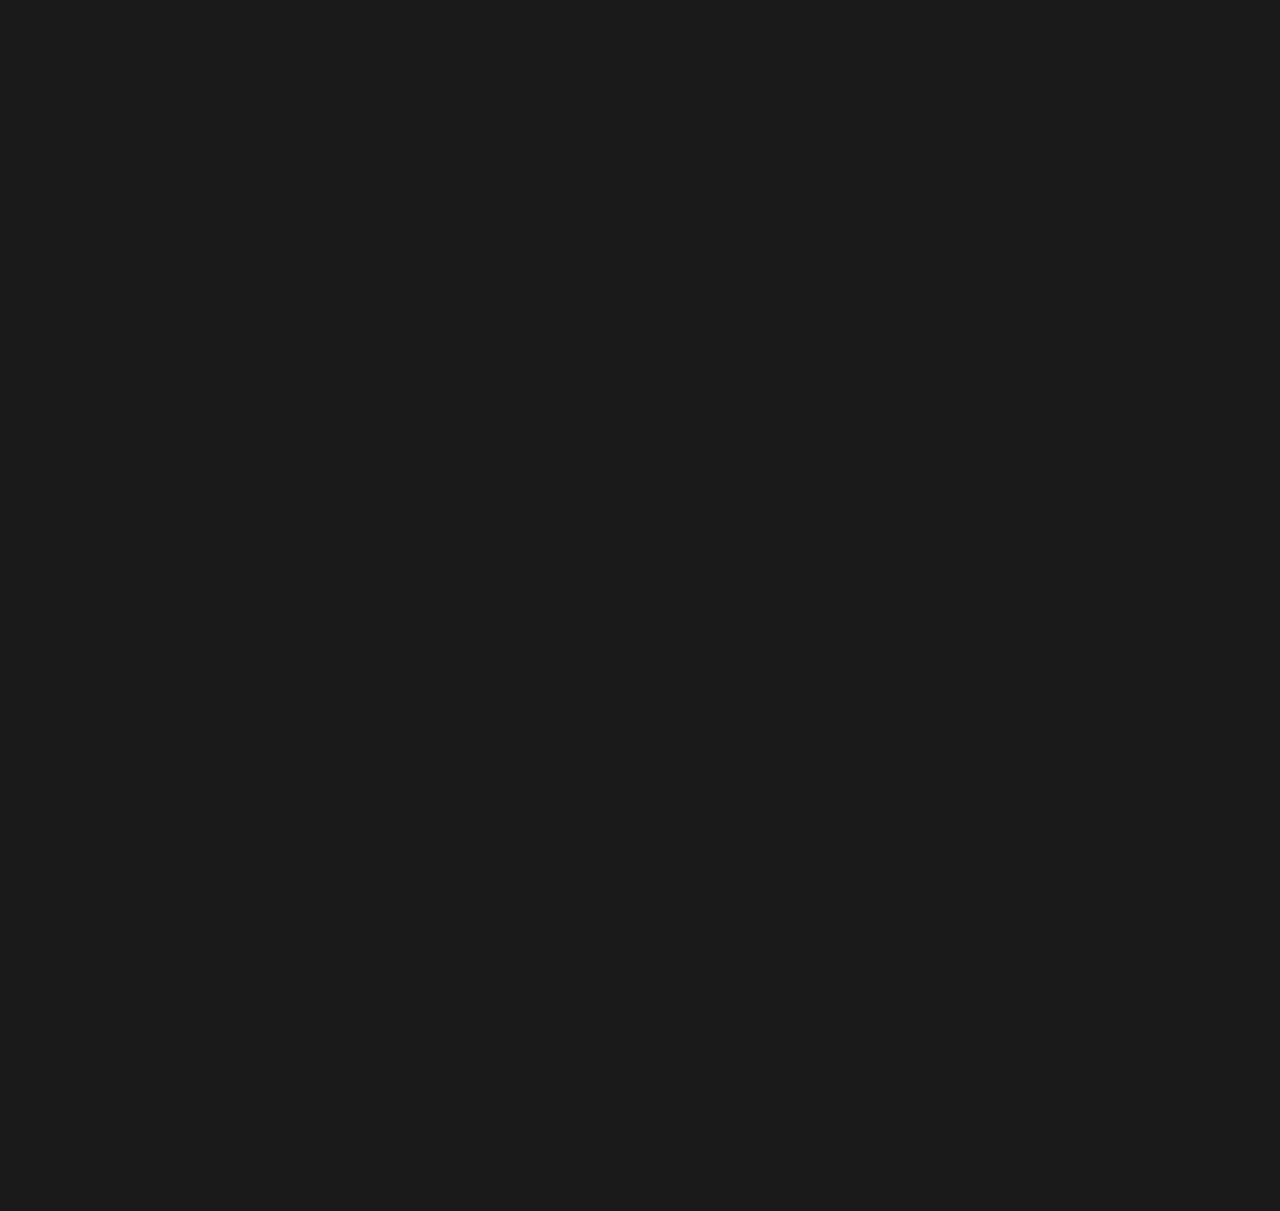
==== commit dc085a4a: "Адапртировкал секцию about" ====
--- a/index.html
+++ b/index.html
@@ -255,7 +255,7 @@
 
     </section>
 
-    <section class="about hidden" id="about">
+    <section class="about" id="about">
       <div class="container">
 
         <h2 class="title about__title">О нас</h2>
@@ -264,19 +264,18 @@
           <img class="about__img" src="blocks/about/img/about.jpg" alt="">
 
           <div class="about__content">
-            <div class="about__inner">
-              <p class="about__text">Для наших гостей мы создали концептуально новое игровое пространство виртуальной реальности в&nbsp;центральной части города.</p>
-              <p class="about__text">Каждый день мы стараемся создавать для&nbsp;вас&nbsp;самую лучшую игровую атмосферу и&nbsp;радовать Вас топовыми игровыми разработками со&nbsp;всего мира.</p>
-            </div>
-
-            <blockquote class="blockquote">
-              <p class="blockquote__text"><span>GAME OVER &mdash;</span> это место незабываемых впечатлений</p>
-              <p class="cite">
-                <img class="cite__img" src="img/avatar.png" alt="Аватар">
-                <cite class="cite__text">Аркадий Абакшин, создатель&nbsp;игровой территории&nbsp;GAME&nbsp;OVER</cite>
-              </p>
-            </blockquote>
+            <p class="about__text">Для наших гостей мы создали концептуально новое игровое пространство виртуальной реальности в&nbsp;центральной части города.</p>
+            <p class="about__text">Каждый день мы стараемся создавать для&nbsp;вас самую лучшую игровую атмосферу и&nbsp;радовать Вас топовыми игровыми разработками со&nbsp;всего&nbsp;мира.</p>
           </div>
+
+          <blockquote class="blockquote">
+            <p class="blockquote__text"><span>GAME OVER &mdash;</span> это место незабываемых впечатлений</p>
+            <p class="cite">
+              <img class="cite__img" src="img/avatar.png" alt="Аватар">
+              <cite class="cite__text">Аркадий Абакшин, создатель&nbsp;игровой территории GAME&nbsp;OVER</cite>
+            </p>
+          </blockquote>
+
 
         </div>
 
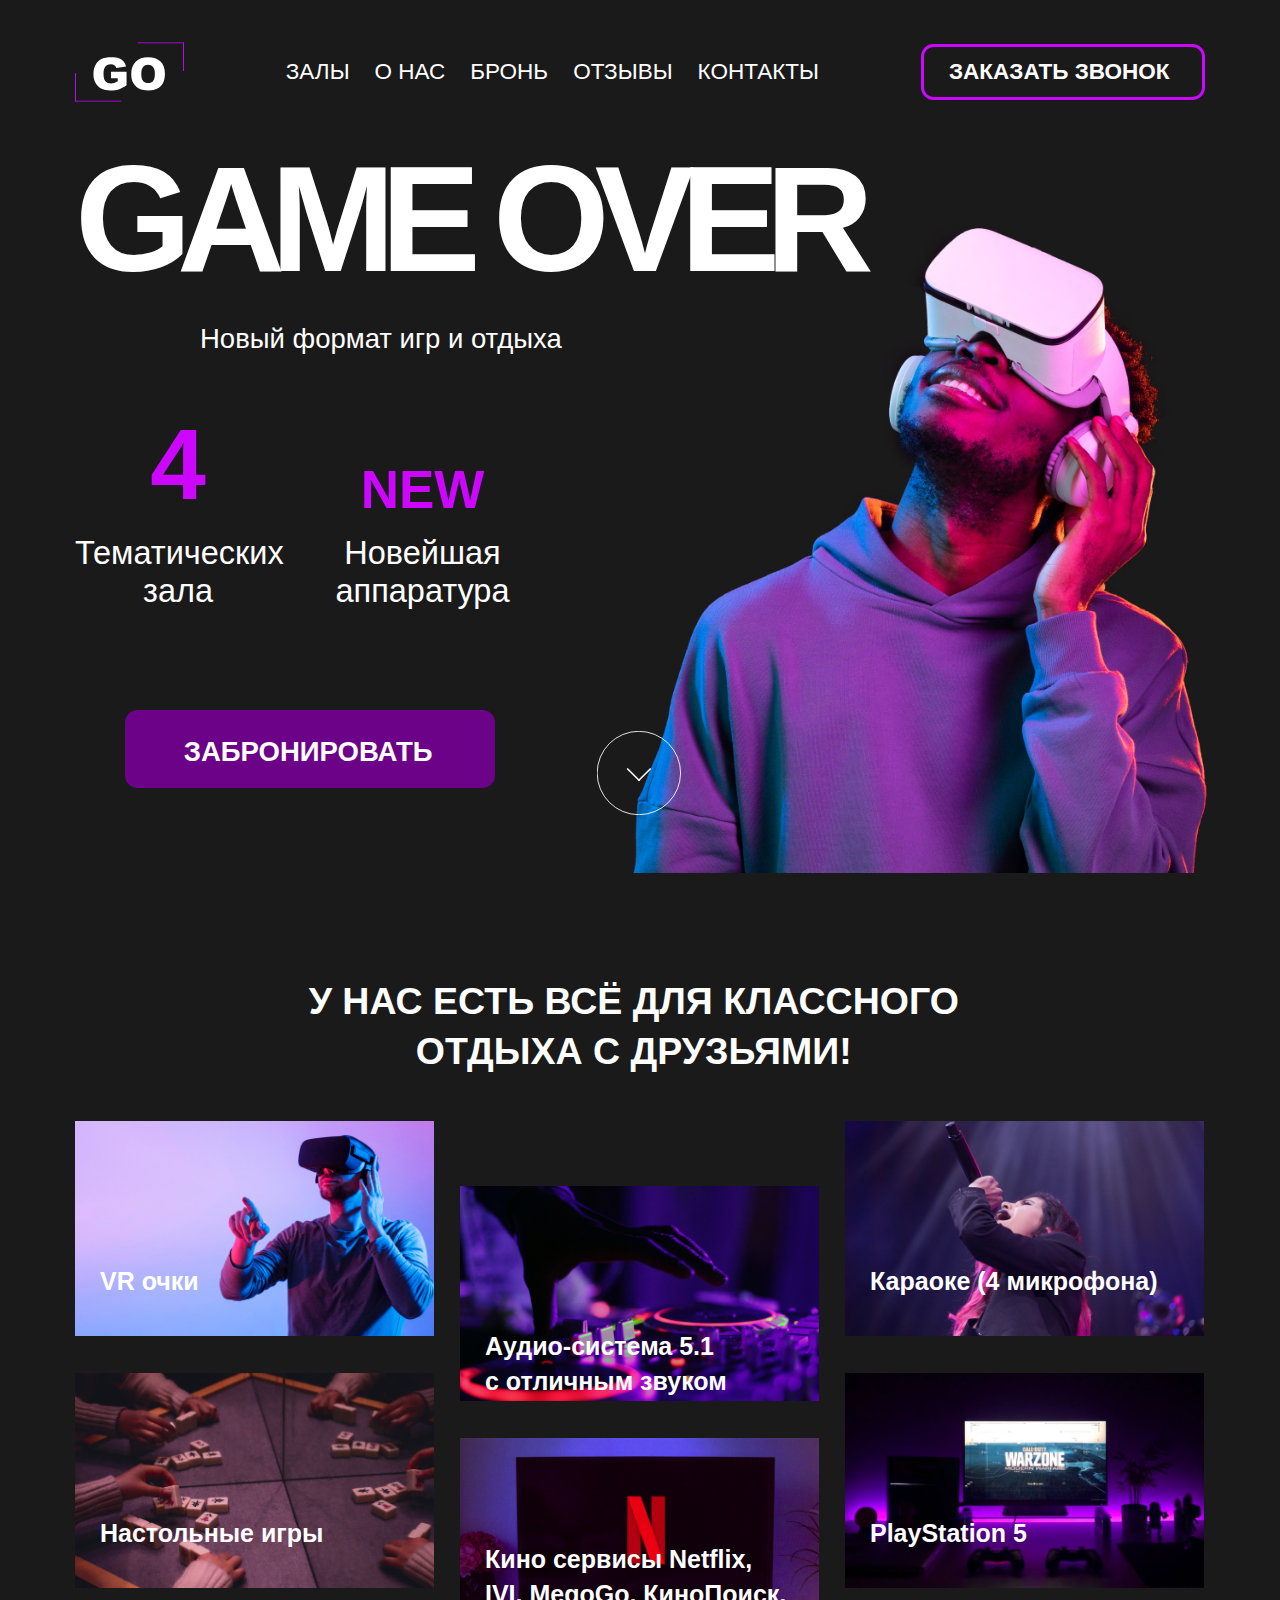
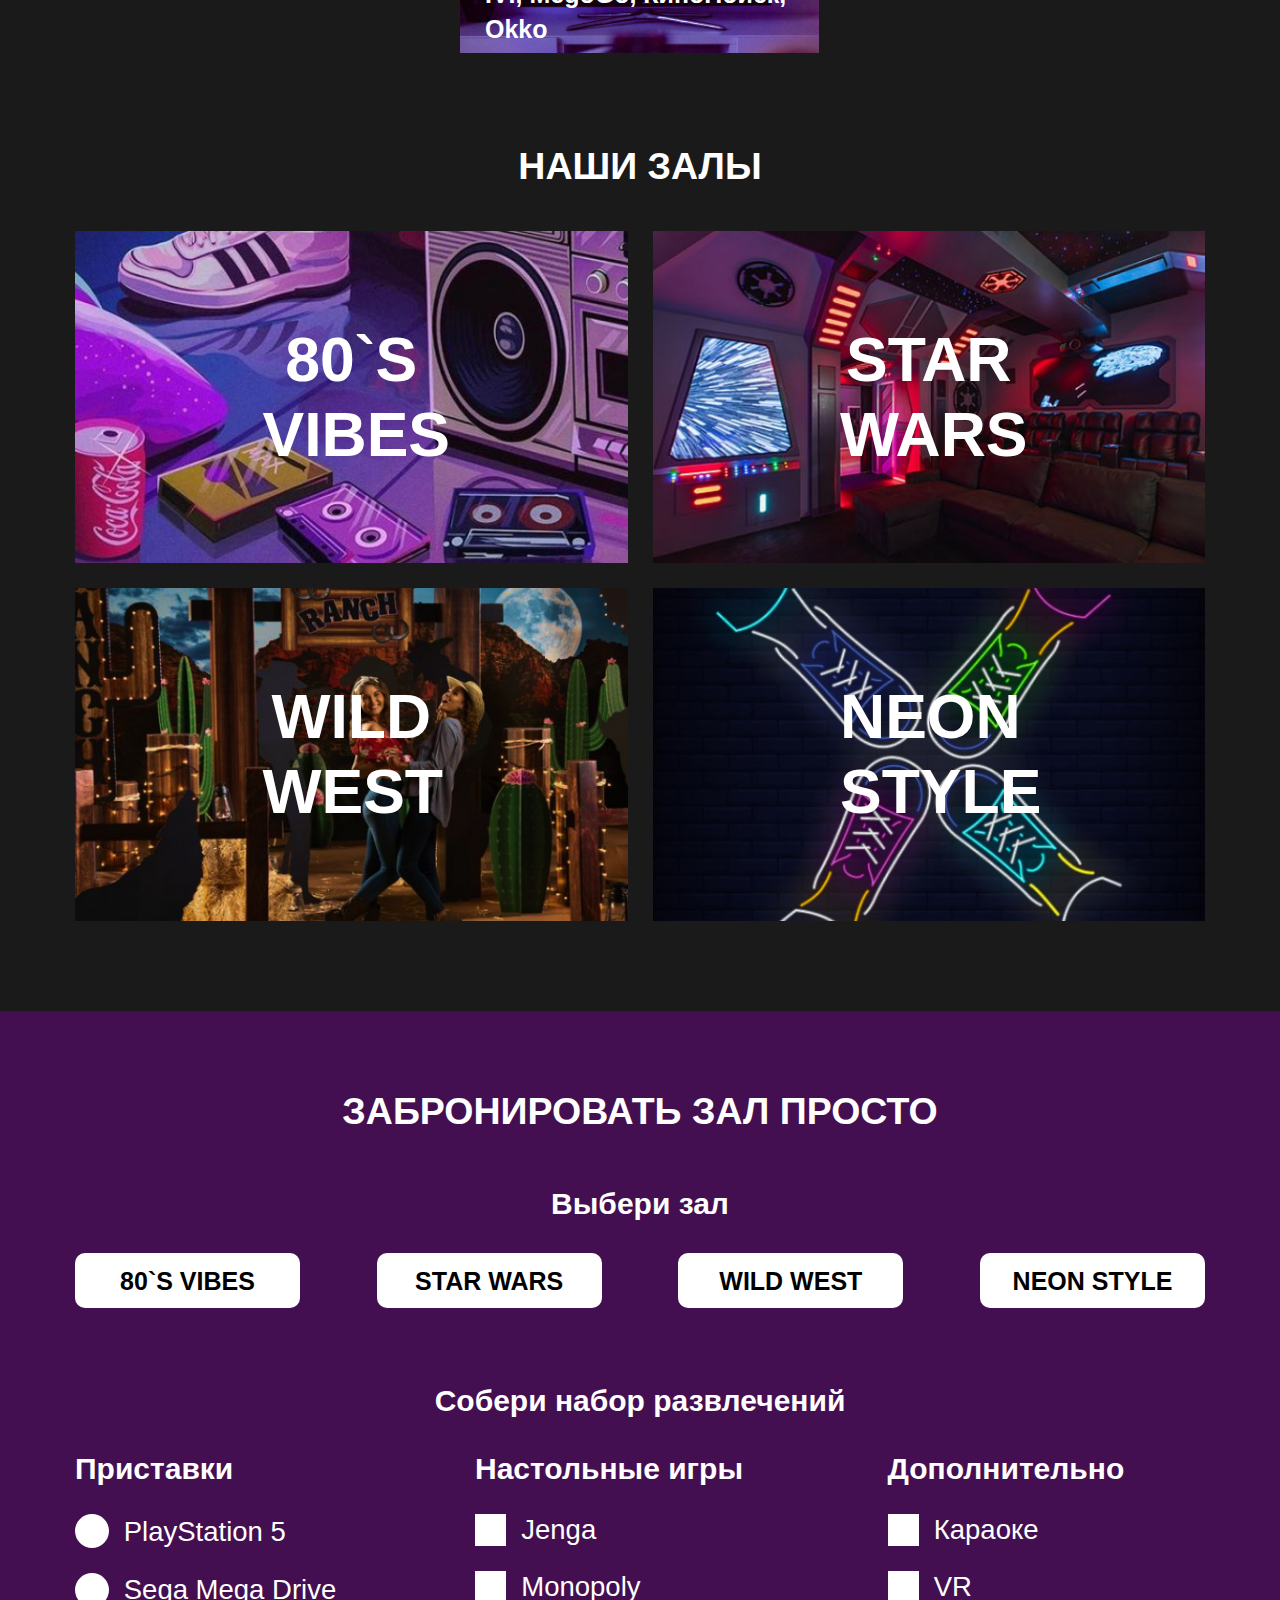
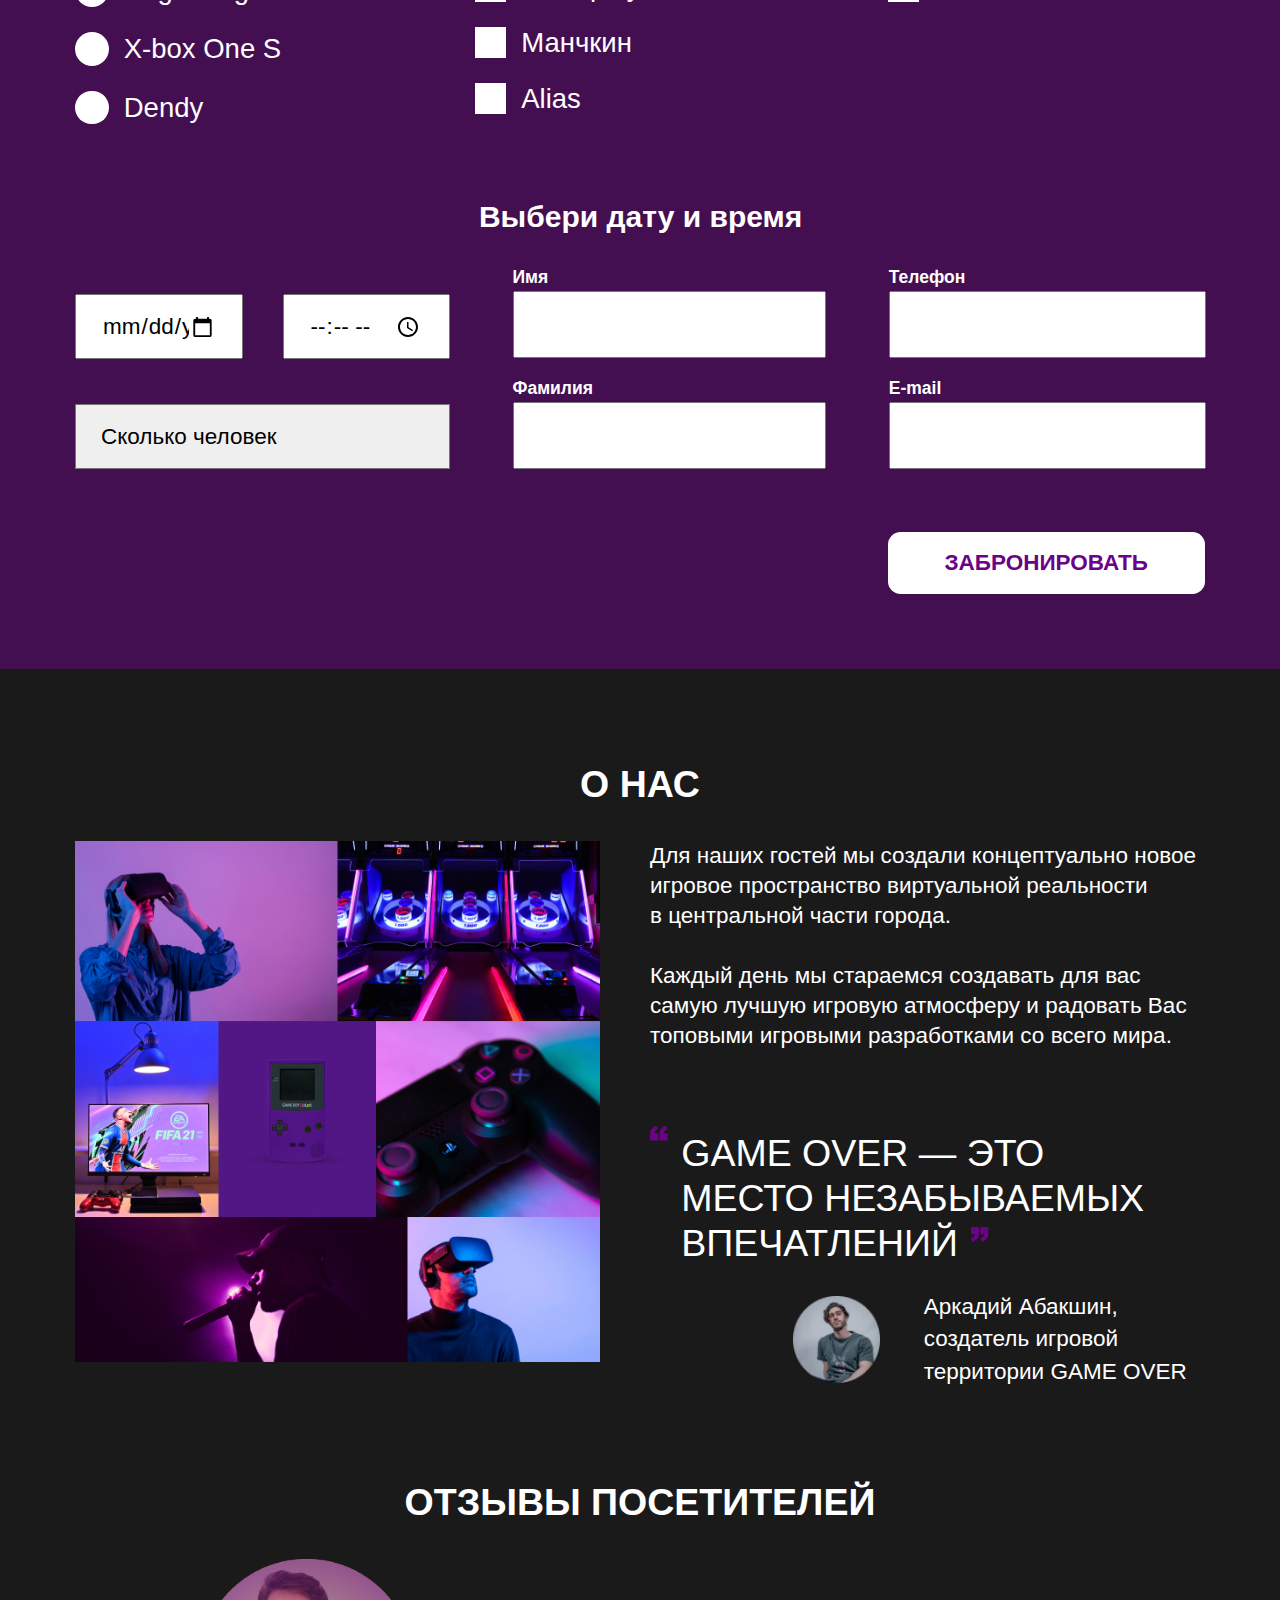
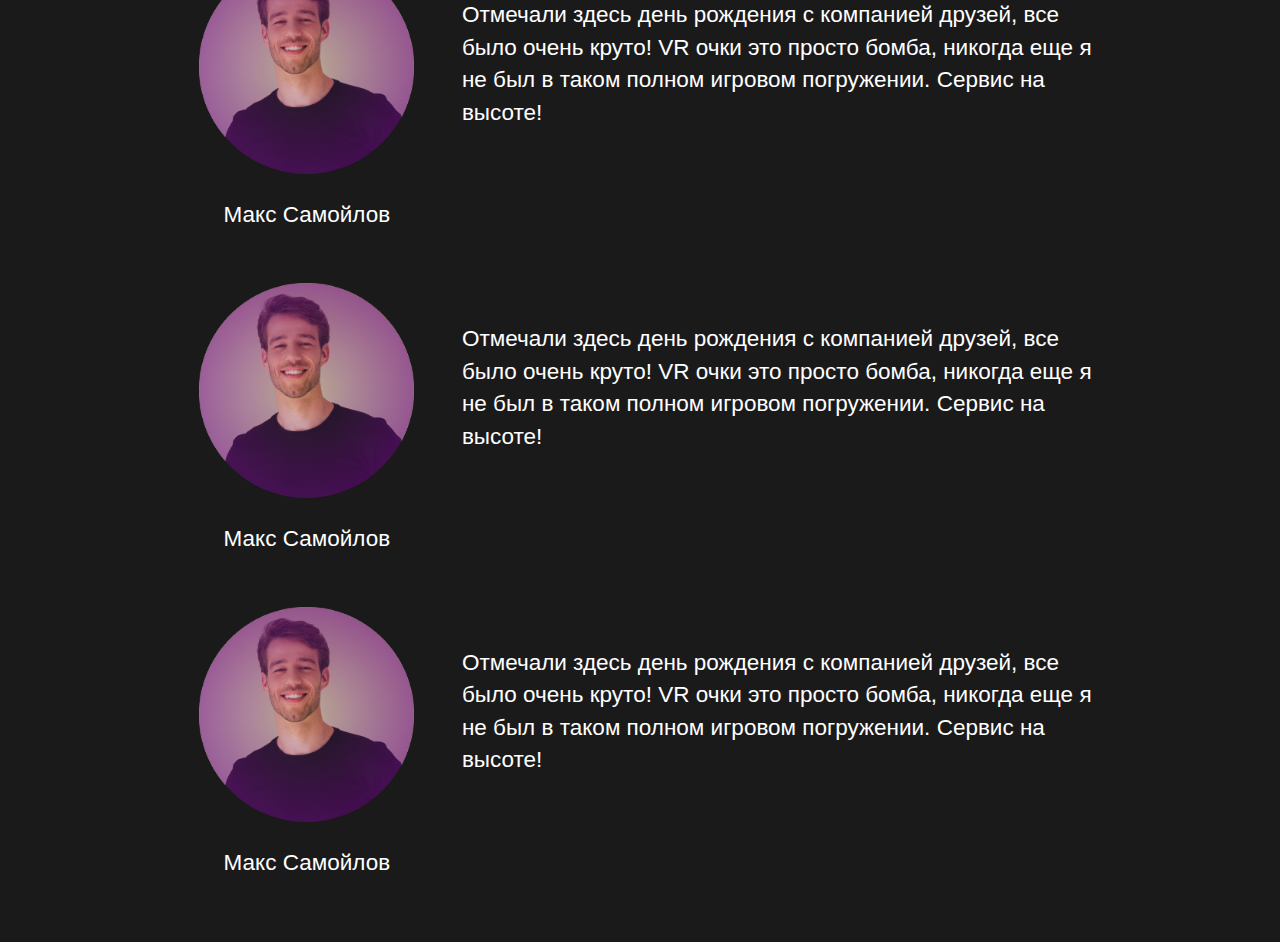
==== commit cc0be14b: "АдаптировÐал секцию reviews" ====
--- a/index.html
+++ b/index.html
@@ -283,7 +283,7 @@
 
     </section>
 
-    <section class="reviews hidden" id="reviews">
+    <section class="reviews" id="reviews">
       <div class="container">
         <h2 class="title reviews__title">Отзывы посетителей</h2>
 
@@ -297,29 +297,29 @@
                   Макс Самойлов
                 </figcaption>
               </figure>
-              <p class="reviews__text">Отмечали здесь день рождения с компанией друзей, всё было очень круто! VR очки это просто бомба, никогда еще я не был в таком полном игровом погружении. Сервис на высоте!</p>
+              <p class="reviews__text">Отмечали здесь день рождения с компанией друзей, все было очень круто! VR очки это просто бомба, никогда еще я не был в таком полном игровом погружении. Сервис на высоте!</p>
           </li>
           <li class="reviews__item">
               <figure class="reviews__figure">
                 <div class="reviews__wrap">
-                  <img class="reviews__img" src="blocks/reviews/img/avatar-2.png" alt="фотография пользователя">
+                  <img class="reviews__img" src="blocks/reviews/img/avatar-1.png" alt="фотография пользователя">
                 </div>
                 <figcaption class="reviews__name">
-                  Оксана Григорьева
+                  Макс Самойлов
                 </figcaption>
               </figure>
-              <p class="reviews__text">Были в комнате Дикий Запад, пели в караоке под Шакиру, отличный получился корпоратив! У нас в городе больше нет подобных заведений</p>
+              <p class="reviews__text">Отмечали здесь день рождения с компанией друзей, все было очень круто! VR очки это просто бомба, никогда еще я не был в таком полном игровом погружении. Сервис на высоте!</p>
           </li>
           <li class="reviews__item">
               <figure class="reviews__figure">
                 <div class="reviews__wrap">
-                  <img class="reviews__img" src="blocks/reviews/img/avatar-3.png" alt="фотография пользователя">
+                  <img class="reviews__img" src="blocks/reviews/img/avatar-1.png" alt="фотография пользователя">
                 </div>
                 <figcaption class="reviews__name">
-                  Никита Ященко
+                  Макс Самойлов
                 </figcaption>
               </figure>
-              <p class="reviews__text">Немного подвисала игра в VR очках, а так всё норм. Крутое оформление комнаты в стиле звёздных войн, попал в атмосферу космоса</p>
+              <p class="reviews__text">Отмечали здесь день рождения с компанией друзей, все было очень круто! VR очки это просто бомба, никогда еще я не был в таком полном игровом погружении. Сервис на высоте!</p>
           </li>
         </ul>
 
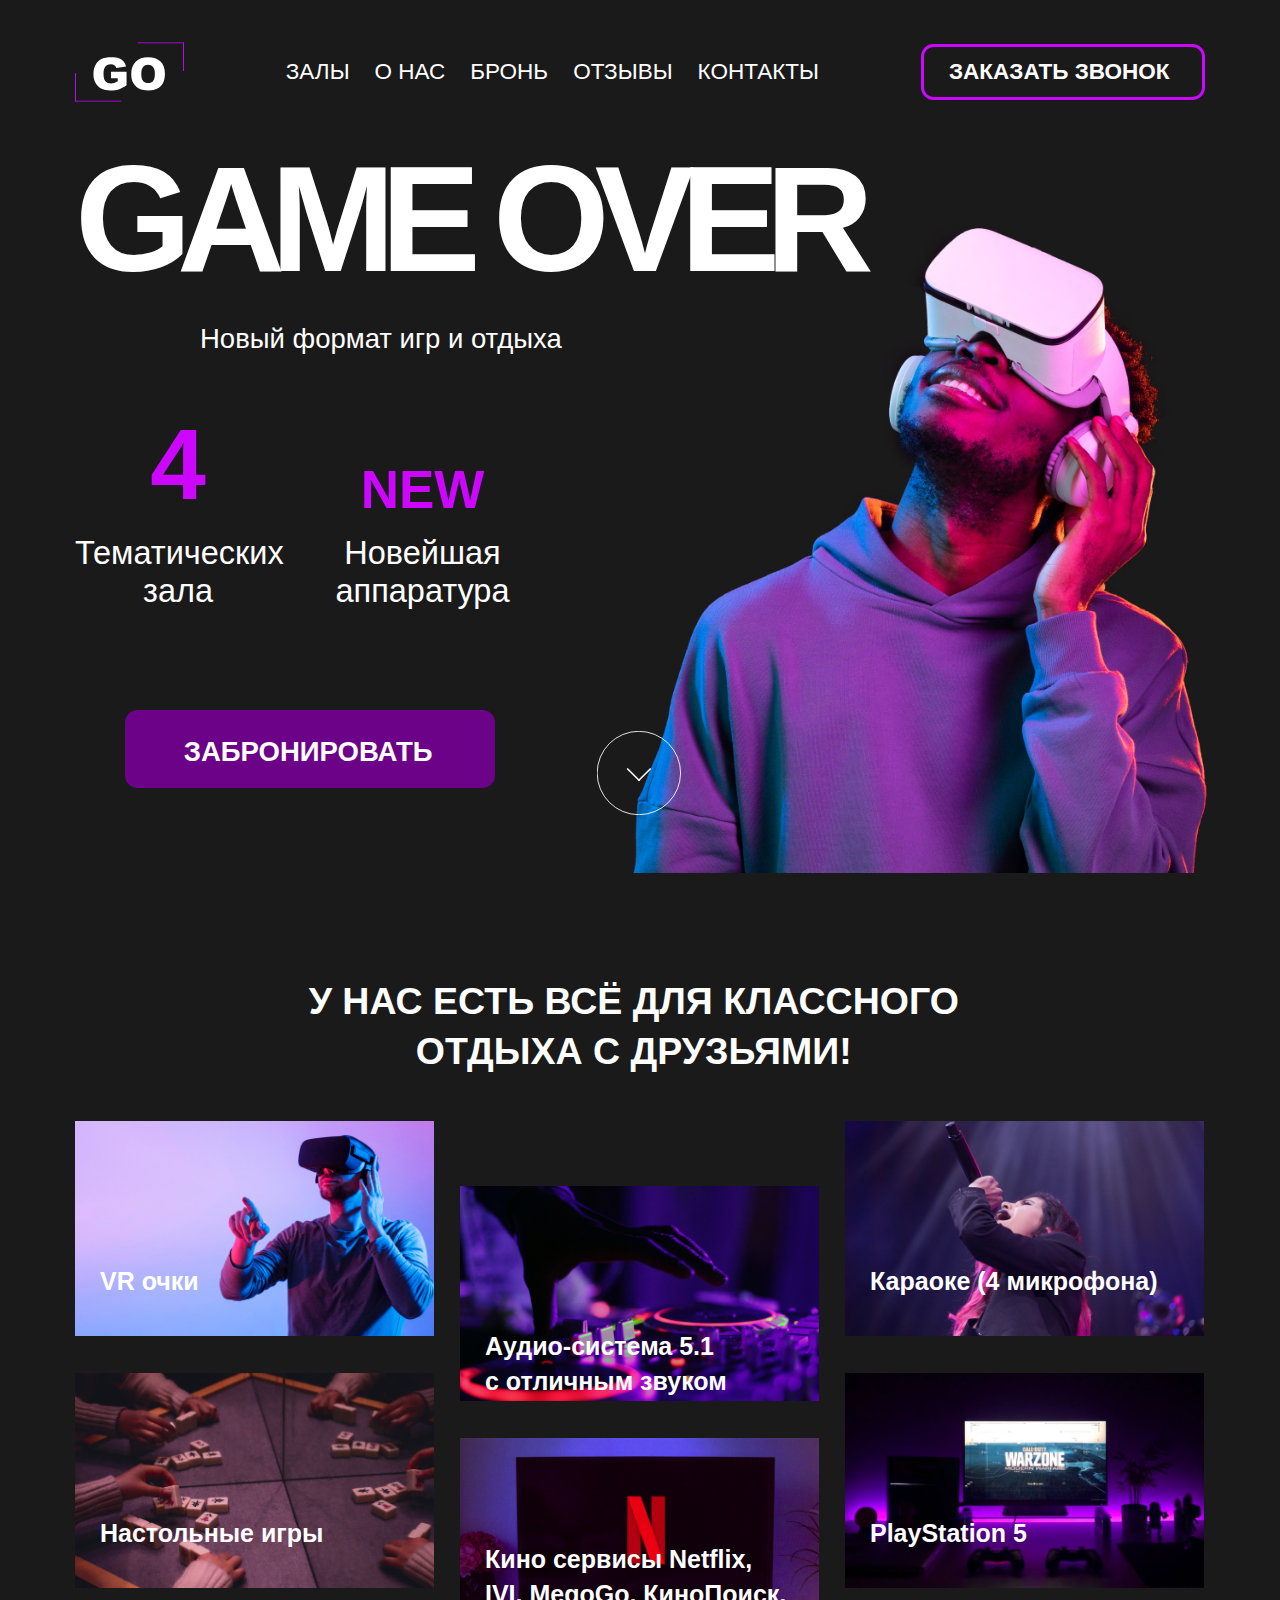
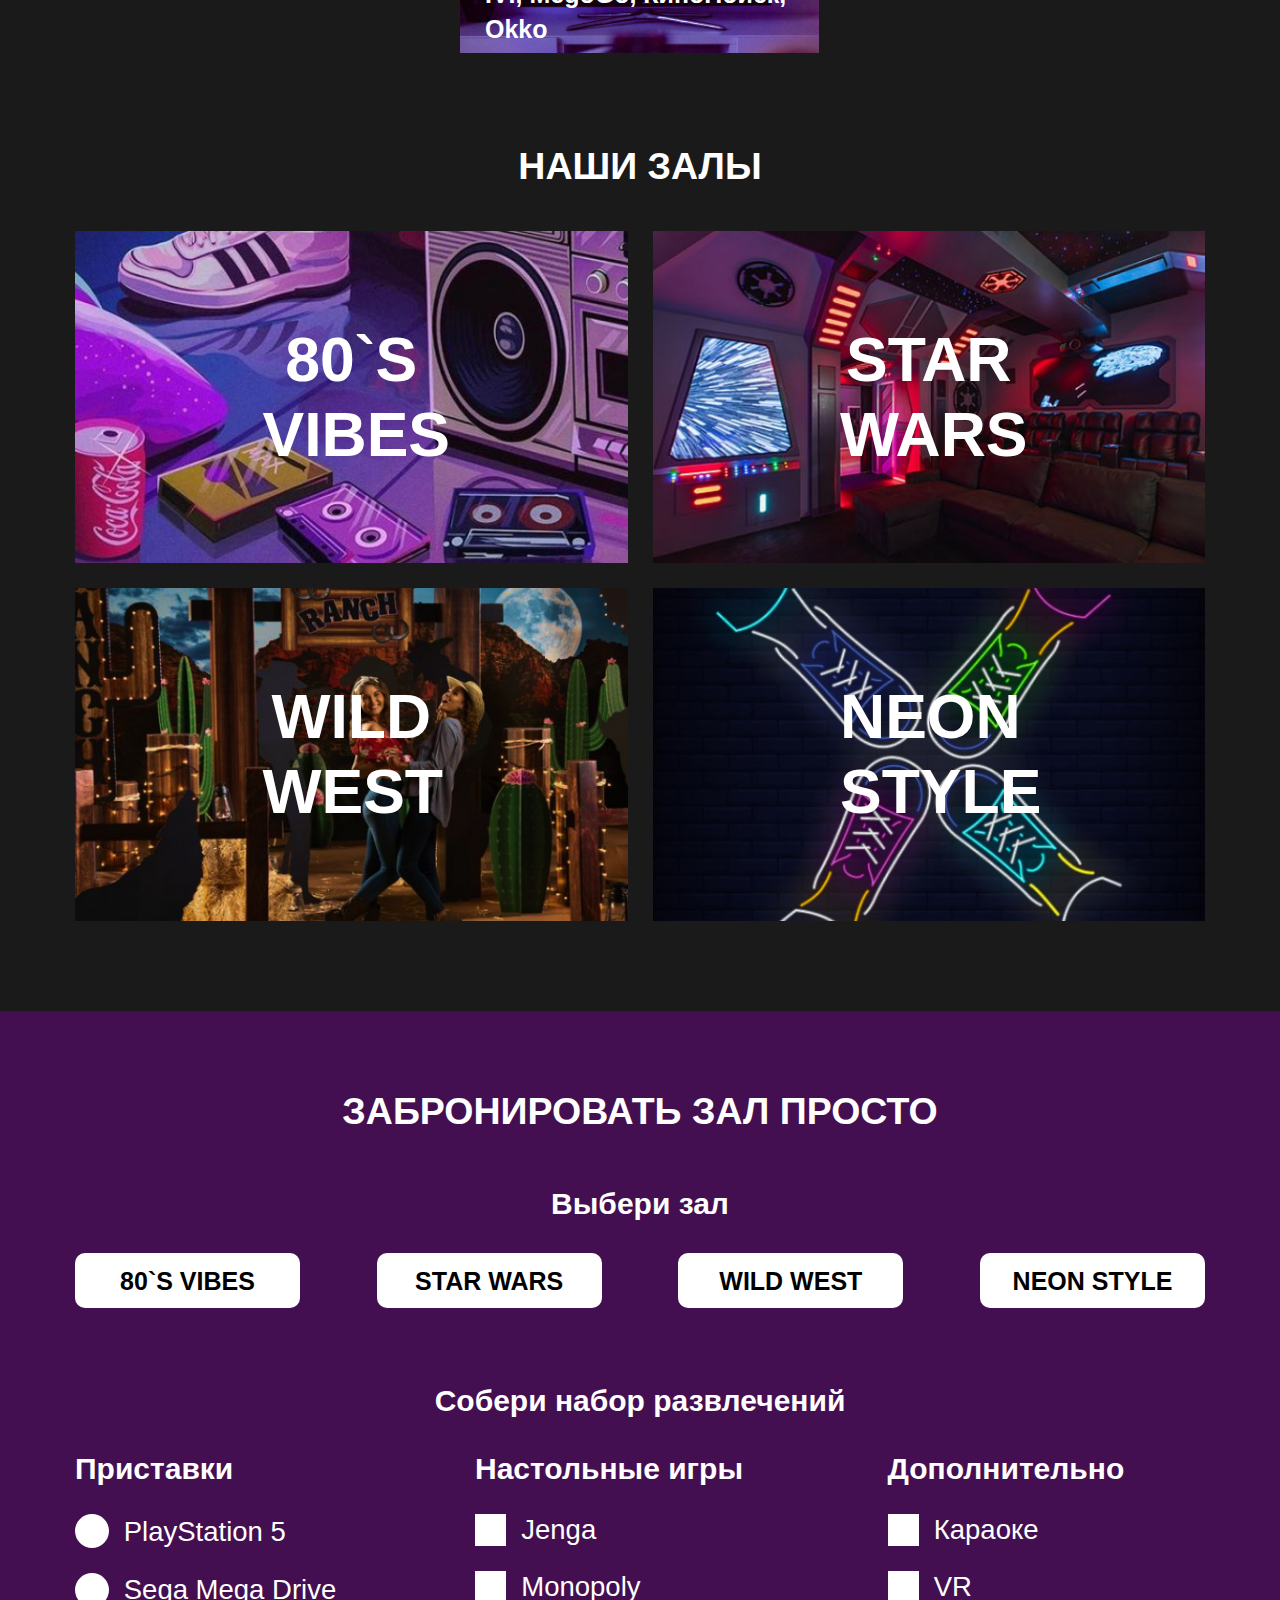
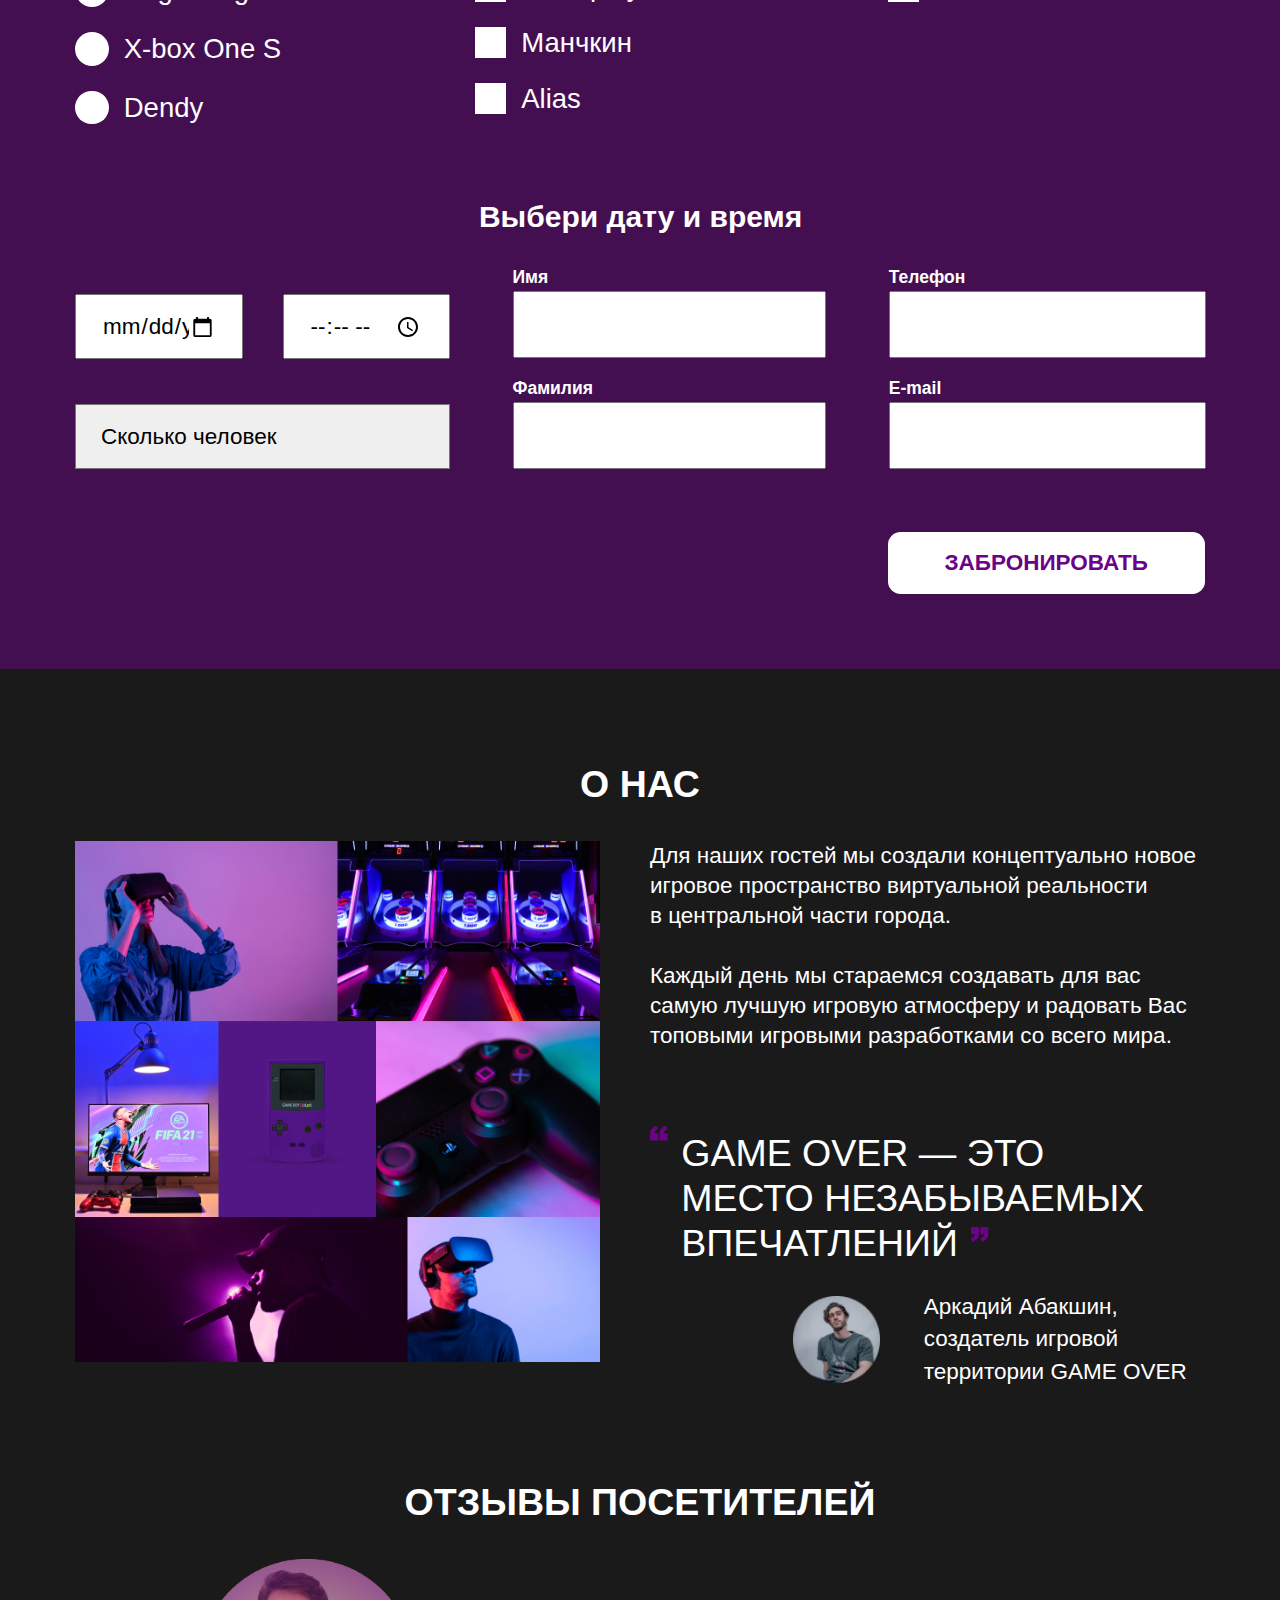
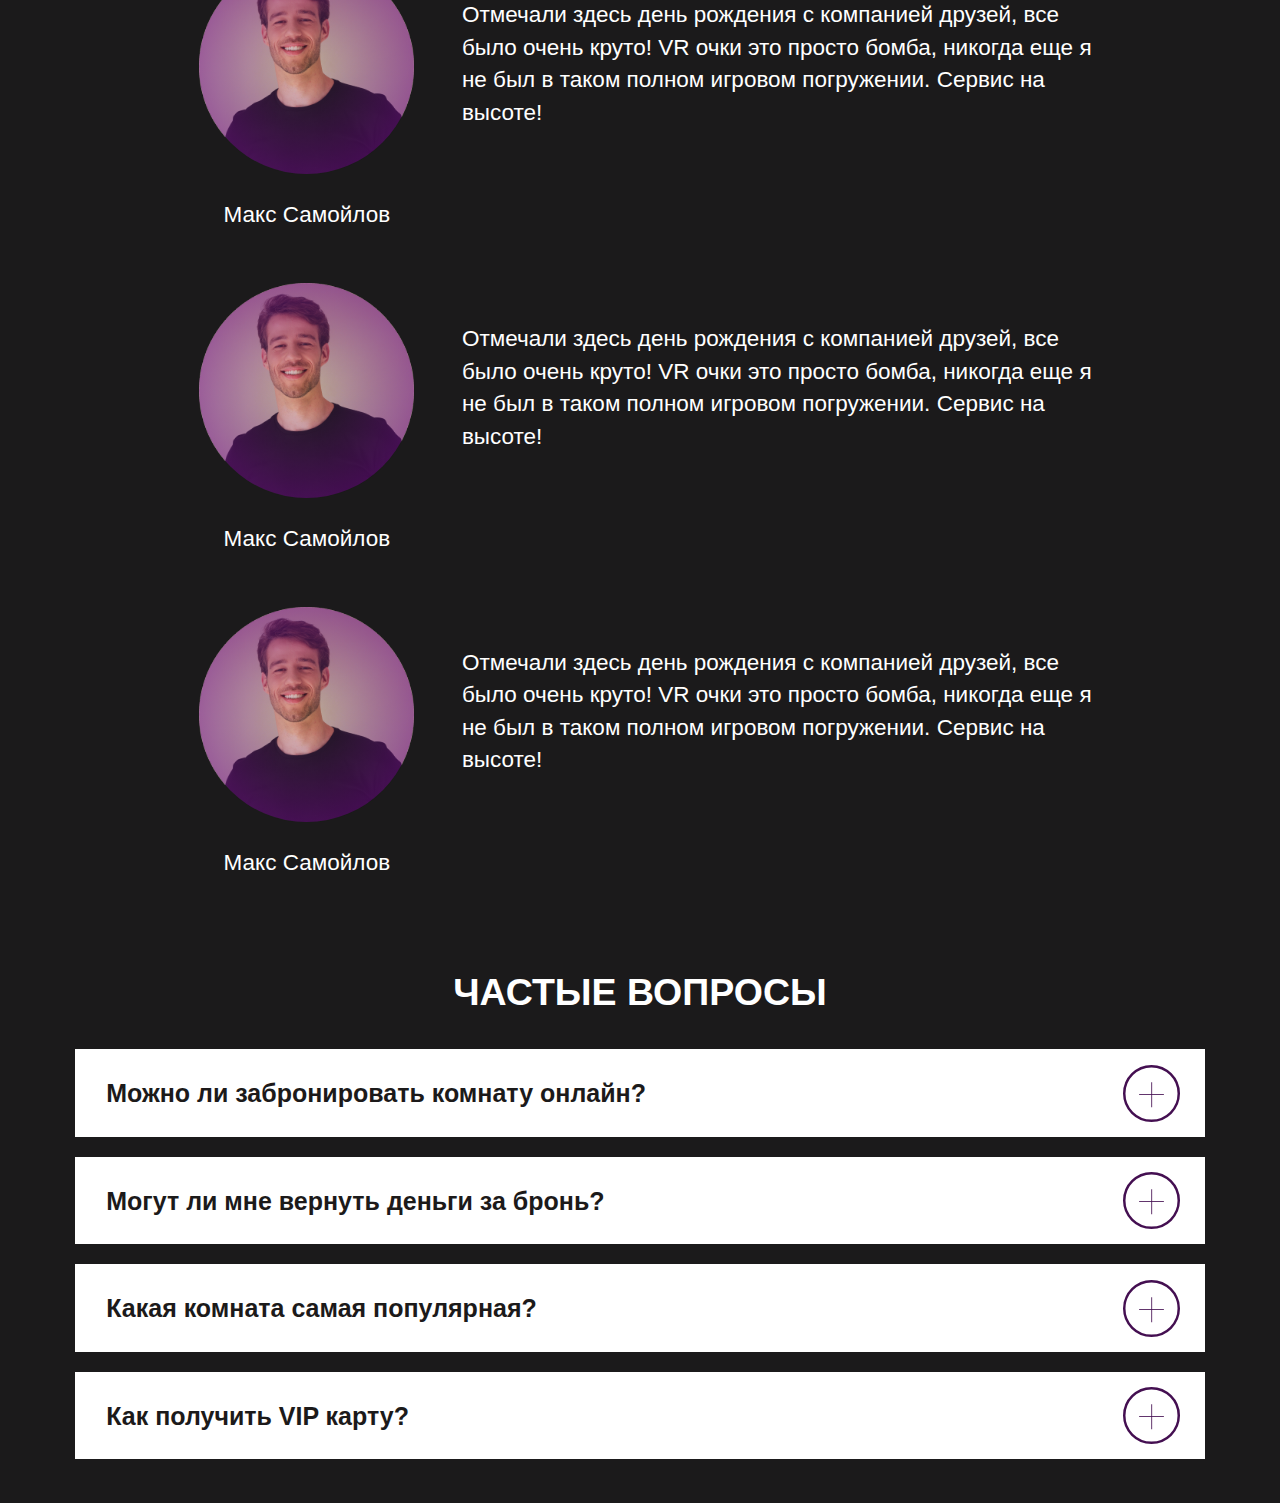
==== commit 65eff323: "ÐАдаптировал секцию faq" ====
--- a/index.html
+++ b/index.html
@@ -326,7 +326,7 @@
       </div>
     </section>
 
-    <section class="faq hidden" id="faq">
+    <section class="faq" id="faq">
       <div class="container">
         <h2 class="title faq__title">Частые вопросы</h2>
         <ul class="faq__list">
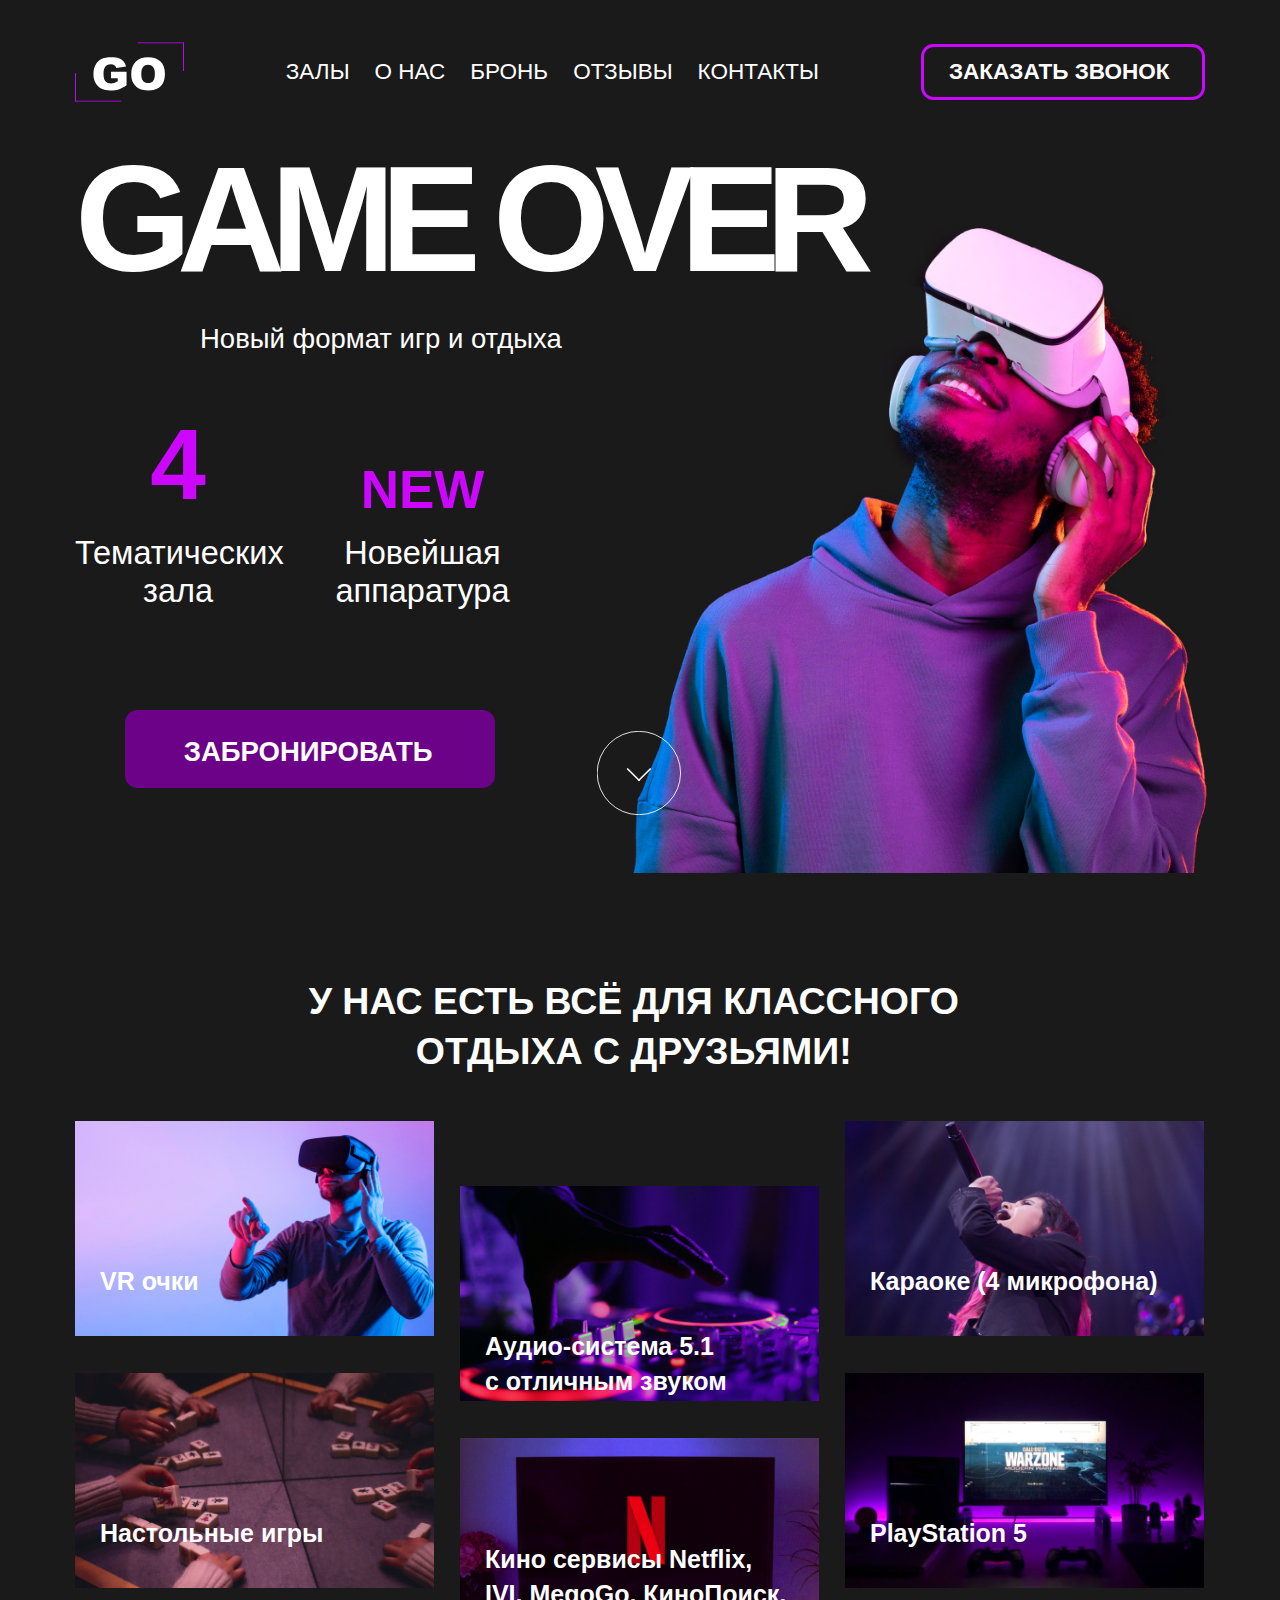
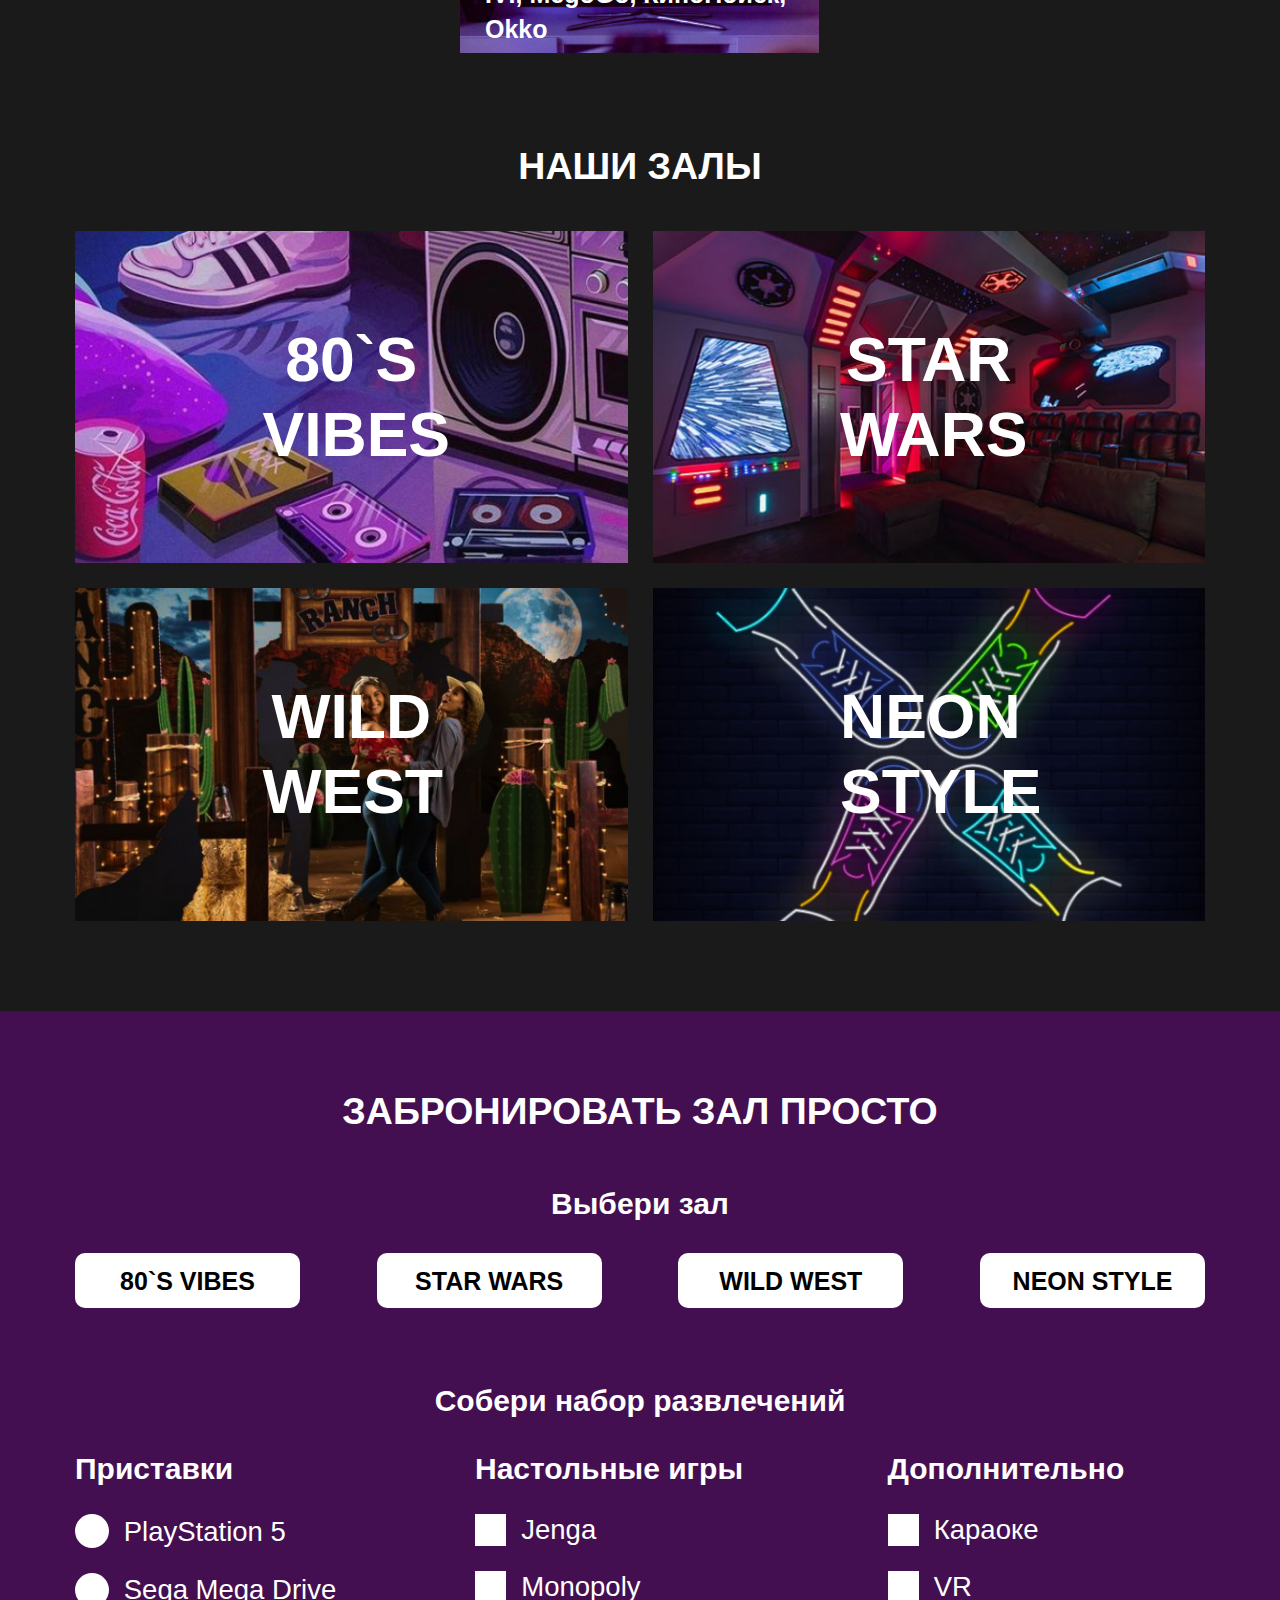
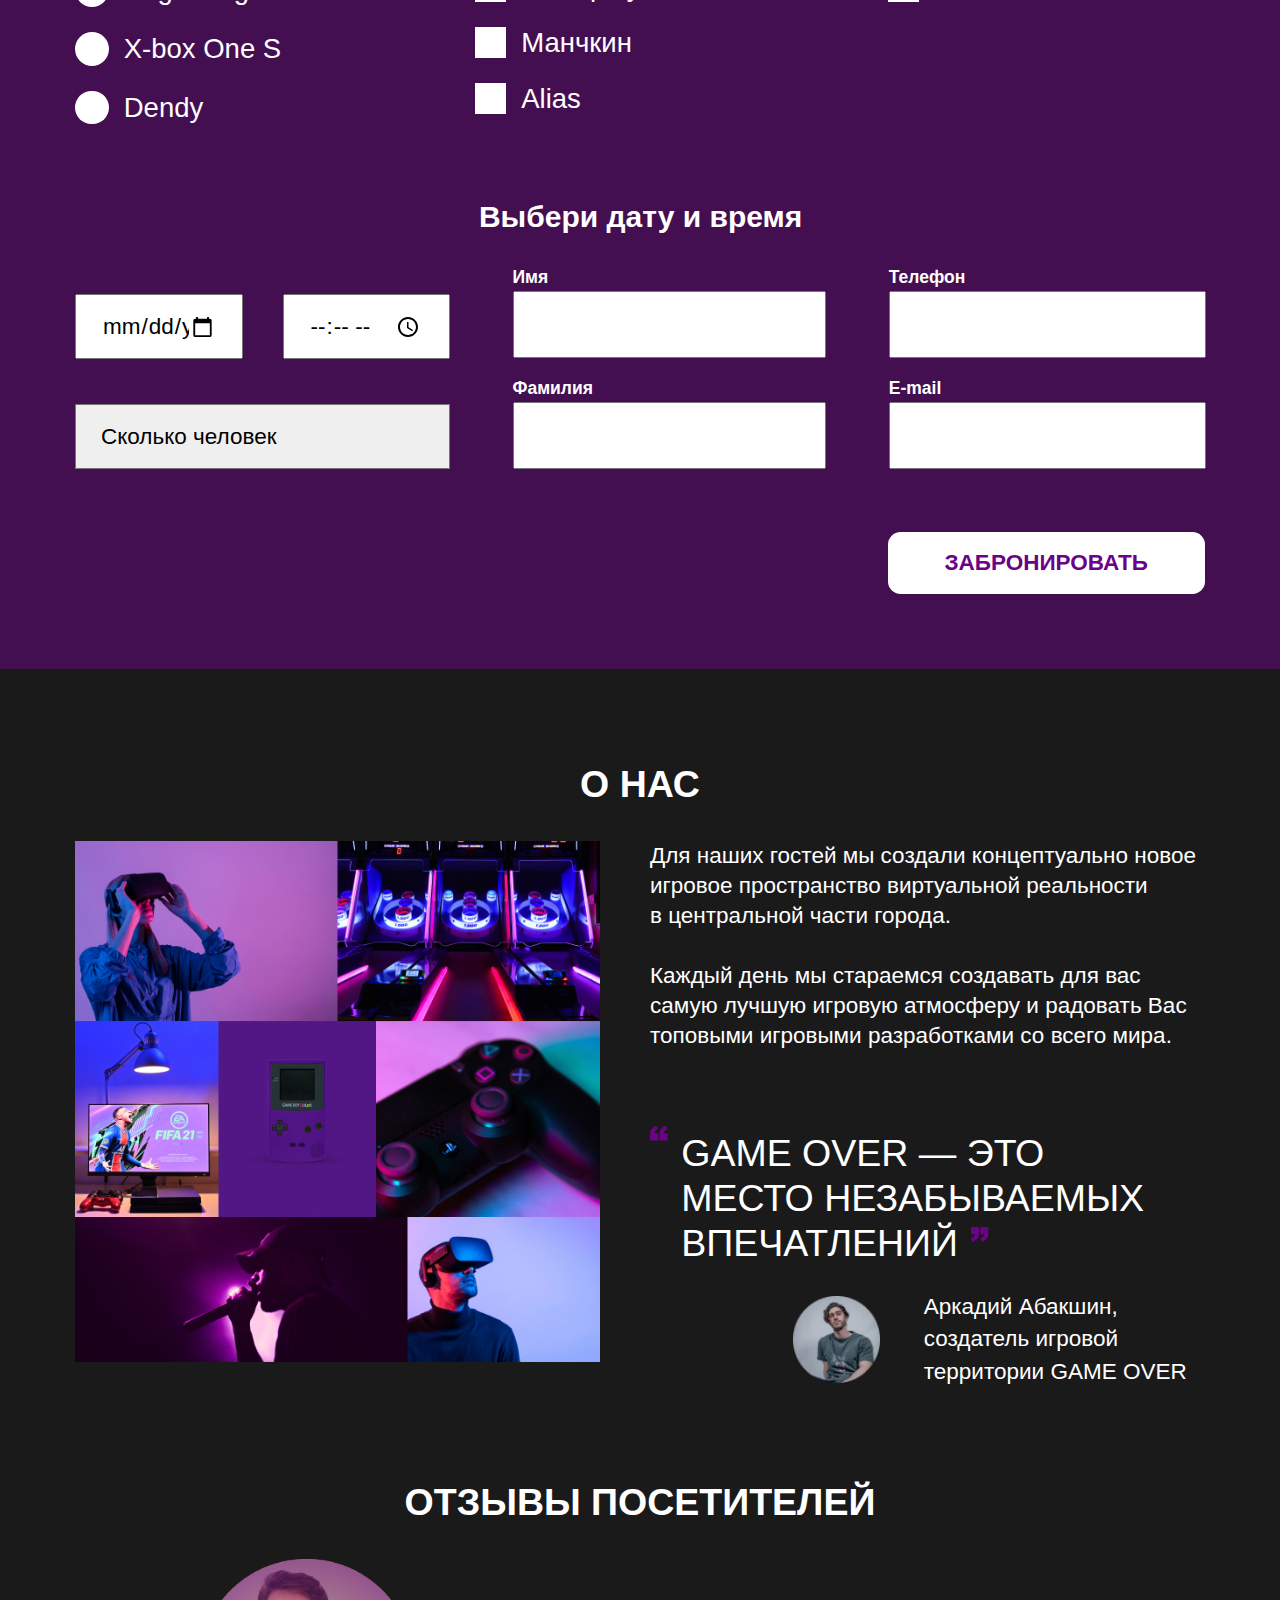
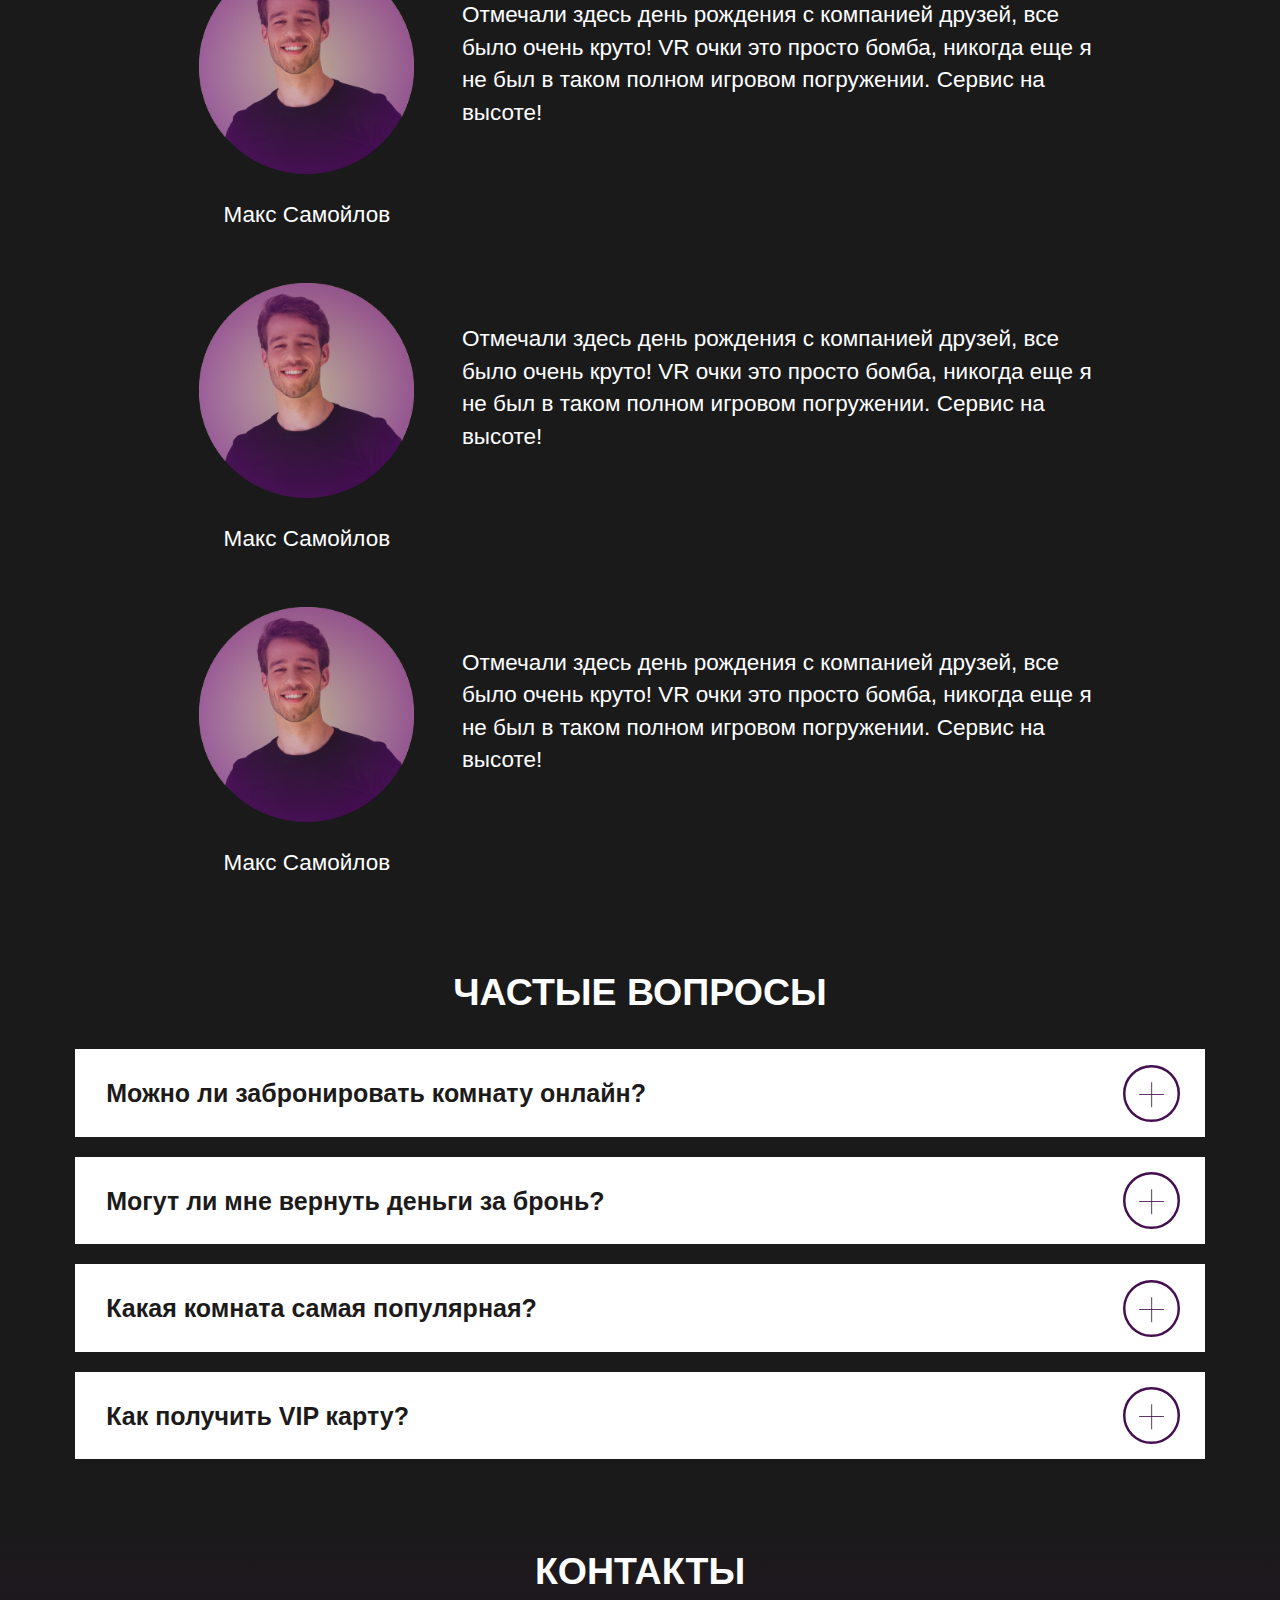
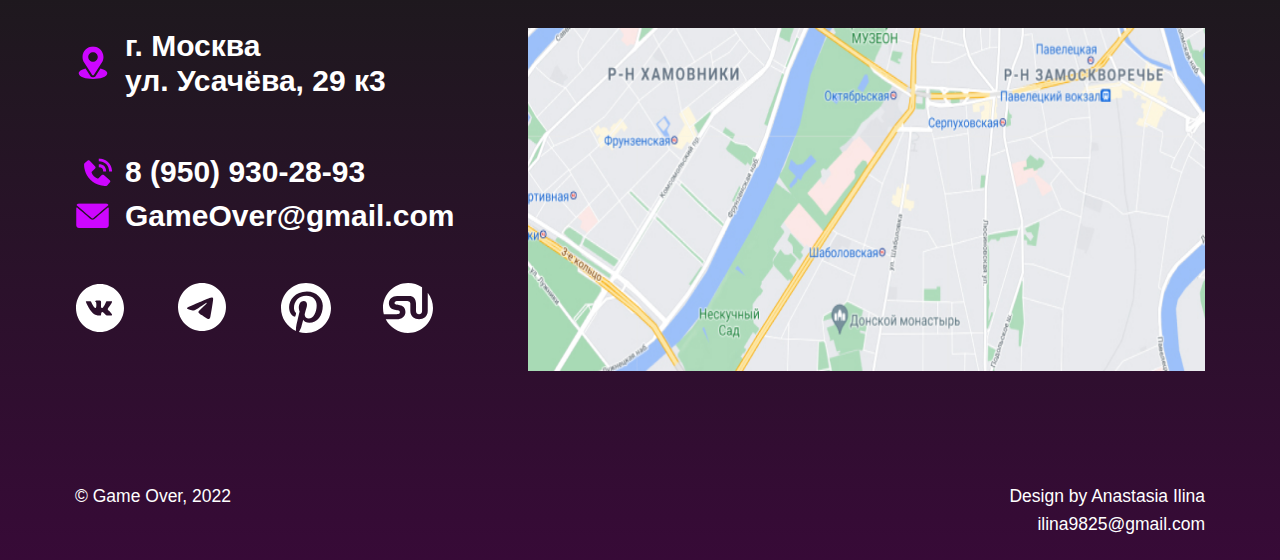
==== commit 58de4609: "Адаптировал подвал" ====
--- a/index.html
+++ b/index.html
@@ -342,7 +342,7 @@
 
   </main>
 
-  <footer class="footer hidden">
+  <footer class="footer">
 
     <section class="contacts" id="contacts">
       <div class="container">
@@ -350,38 +350,22 @@
         <div class="contacts__wrap">
           <div class="contacts__address">
             <ul class="contacts__list">
-              <li class="contacts__item contacts__item--address">г. Москва ул.&nbsp;Усачёва,&nbsp;29&nbsp;к3</li>
-              <li class="contacts__item contacts__item--phone"><a class="contacts__link" href="tel:89509302893">8 (950) 930 - 28 - 93</a></li>
-              <li class="contacts__item contacts__item--mail"><a class="contacts__link" href="mailto:GameOver@gmail.com">GameOver@gmail.com</a></li>
+              <li class="contacts__item"><p class="contacts__item--address">г. Москва ул.&nbsp;Усачёва,&nbsp;29&nbsp;к3</p></li>
+              <li class="contacts__item"><p class="contacts__item--phone"><a class="contacts__link" href="tel:89509302893">8 (950) 930-28-93</a></p></li>
+              <li class="contacts__item"><p class="contacts__item--mail"><a class="contacts__link" href="mailto:GameOver@gmail.com">GameOver@gmail.com</a></p></li>
             </ul>
 
             <div class="social">
               <ul class="social__list">
                 <li class="social__item">
                   <a class="social__link" href="https://www.instagram.com/">
-                    <svg width="50" height="50" viewBox="0 0 50 50" fill="none" xmlns="http://www.w3.org/2000/svg">
-                      <path d="M32.4999 25C32.4999 26.9891 31.7097 28.8968 30.3032 30.3033C28.8967 31.7098 26.989 32.5 24.9999 32.5C23.0108 32.5 21.1031 31.7098 19.6966 30.3033C18.2901 28.8968 17.4999 26.9891 17.4999 25C17.4999 24.5725 17.5449 24.155 17.6224 23.75H14.9999V33.7425C14.9999 34.4375 15.5624 35 16.2574 35H33.7449C34.078 34.9993 34.3972 34.8666 34.6325 34.6308C34.8677 34.395 34.9999 34.0756 34.9999 33.7425V23.75H32.3774C32.4549 24.155 32.4999 24.5725 32.4999 25ZM24.9999 30C25.6567 29.9998 26.307 29.8703 26.9137 29.6188C27.5204 29.3673 28.0716 28.9988 28.5359 28.5343C29.0002 28.0698 29.3685 27.5183 29.6197 26.9115C29.8708 26.3046 30 25.6543 29.9999 24.9975C29.9997 24.3407 29.8702 23.6904 29.6187 23.0837C29.3672 22.477 28.9987 21.9257 28.5342 21.4614C28.0696 20.9972 27.5182 20.6289 26.9114 20.3777C26.3045 20.1265 25.6542 19.9973 24.9974 19.9975C23.671 19.9978 22.399 20.5251 21.4613 21.4632C20.5236 22.4014 19.997 23.6736 19.9974 25C19.9977 26.3264 20.5249 27.5984 21.4631 28.5361C22.4012 29.4737 23.6735 30.0003 24.9999 30ZM30.9999 19.75H33.9974C34.1965 19.75 34.3875 19.6711 34.5286 19.5305C34.6696 19.3899 34.7492 19.1991 34.7499 19V16.0025C34.7499 15.8029 34.6706 15.6115 34.5295 15.4704C34.3884 15.3293 34.197 15.25 33.9974 15.25H30.9999C30.8003 15.25 30.6089 15.3293 30.4678 15.4704C30.3267 15.6115 30.2474 15.8029 30.2474 16.0025V19C30.2499 19.4125 30.5874 19.75 30.9999 19.75ZM24.9999 1C18.6347 1 12.5302 3.52856 8.02932 8.02944C3.52844 12.5303 0.999878 18.6348 0.999878 25C0.999878 31.3652 3.52844 37.4697 8.02932 41.9706C12.5302 46.4714 18.6347 49 24.9999 49C28.1516 49 31.2725 48.3792 34.1843 47.1731C37.0961 45.967 39.7418 44.1992 41.9704 41.9706C44.1991 39.742 45.9669 37.0962 47.173 34.1844C48.3791 31.2726 48.9999 28.1517 48.9999 25C48.9999 21.8483 48.3791 18.7274 47.173 15.8156C45.9669 12.9038 44.1991 10.258 41.9704 8.02944C39.7418 5.80083 37.0961 4.033 34.1843 2.82689C31.2725 1.62078 28.1516 1 24.9999 1ZM37.4999 34.7225C37.4999 36.25 36.2499 37.5 34.7224 37.5H15.2774C13.7499 37.5 12.4999 36.25 12.4999 34.7225V15.2775C12.4999 13.75 13.7499 12.5 15.2774 12.5H34.7224C36.2499 12.5 37.4999 13.75 37.4999 15.2775V34.7225Z" fill="currentColor"/>
-                    </svg>
+                    <svg width="100%" height="100%" viewBox="0 0 50 50" fill="none" xmlns="http://www.w3.org/2000/svg">
+                      <path d="M24.9999 1C11.7449 1 0.999878 11.745 0.999878 25C0.999878 38.255 11.7449 49 24.9999 49C38.2549 49 48.9999 38.255 48.9999 25C48.9999 11.745 38.2549 1 24.9999 1ZM34.2299 28.0775C34.2299 28.0775 36.3524 30.1725 36.8749 31.145C36.8899 31.165 36.8974 31.185 36.9024 31.195C37.1149 31.5525 37.1649 31.83 37.0599 32.0375C36.8849 32.3825 36.2849 32.5525 36.0799 32.5675H32.3299C32.0699 32.5675 31.5249 32.5 30.8649 32.045C30.3574 31.69 29.8574 31.1075 29.3699 30.54C28.6424 29.695 28.0124 28.965 27.3774 28.965C27.2967 28.9649 27.2166 28.9775 27.1399 29.0025C26.6599 29.1575 26.0449 29.8425 26.0449 31.6675C26.0449 32.2375 25.5949 32.565 25.2774 32.565H23.5599C22.9749 32.565 19.9274 32.36 17.2274 29.5125C13.9224 26.025 10.9474 19.03 10.9224 18.965C10.7349 18.5125 11.1224 18.27 11.5449 18.27H15.3324C15.8374 18.27 16.0024 18.5775 16.1174 18.85C16.2524 19.1675 16.7474 20.43 17.5599 21.85C18.8774 24.165 19.6849 25.105 20.3324 25.105C20.4538 25.1036 20.573 25.0727 20.6799 25.015C21.5249 24.545 21.3674 21.5325 21.3299 20.9075C21.3299 20.79 21.3274 19.56 20.8949 18.97C20.5849 18.5425 20.0574 18.38 19.7374 18.32C19.8669 18.1413 20.0375 17.9964 20.2349 17.8975C20.8149 17.6075 21.8599 17.565 22.8974 17.565H23.4749C24.5999 17.58 24.8899 17.6525 25.2974 17.755C26.1224 17.9525 26.1399 18.485 26.0674 20.3075C26.0449 20.825 26.0224 21.41 26.0224 22.1C26.0224 22.25 26.0149 22.41 26.0149 22.58C25.9899 23.5075 25.9599 24.56 26.6149 24.9925C26.7003 25.0461 26.799 25.0746 26.8999 25.075C27.1274 25.075 27.8124 25.075 29.6674 21.8925C30.2395 20.8681 30.7366 19.8037 31.1549 18.7075C31.1924 18.6425 31.3024 18.4425 31.4324 18.365C31.5283 18.3161 31.6347 18.2912 31.7424 18.2925H36.1949C36.6799 18.2925 37.0124 18.365 37.0749 18.5525C37.1849 18.85 37.0549 19.7575 35.0224 22.51L34.1149 23.7075C32.2724 26.1225 32.2724 26.245 34.2299 28.0775Z" fill="currentColor"/>
                   </a>
                 </li>
                 <li class="social__item">
                   <a class="social__link" href="https://vk.com/">
-                    <svg width="50" height="50" viewBox="0 0 50 50" fill="none" xmlns="http://www.w3.org/2000/svg">
-                      <path d="M24.9999 1C11.7449 1 0.999878 11.745 0.999878 25C0.999878 38.255 11.7449 49 24.9999 49C38.2549 49 48.9999 38.255 48.9999 25C48.9999 11.745 38.2549 1 24.9999 1ZM34.2299 28.0775C34.2299 28.0775 36.3524 30.1725 36.8749 31.145C36.8899 31.165 36.8974 31.185 36.9024 31.195C37.1149 31.5525 37.1649 31.83 37.0599 32.0375C36.8849 32.3825 36.2849 32.5525 36.0799 32.5675H32.3299C32.0699 32.5675 31.5249 32.5 30.8649 32.045C30.3574 31.69 29.8574 31.1075 29.3699 30.54C28.6424 29.695 28.0124 28.965 27.3774 28.965C27.2967 28.9649 27.2166 28.9775 27.1399 29.0025C26.6599 29.1575 26.0449 29.8425 26.0449 31.6675C26.0449 32.2375 25.5949 32.565 25.2774 32.565H23.5599C22.9749 32.565 19.9274 32.36 17.2274 29.5125C13.9224 26.025 10.9474 19.03 10.9224 18.965C10.7349 18.5125 11.1224 18.27 11.5449 18.27H15.3324C15.8374 18.27 16.0024 18.5775 16.1174 18.85C16.2524 19.1675 16.7474 20.43 17.5599 21.85C18.8774 24.165 19.6849 25.105 20.3324 25.105C20.4538 25.1036 20.573 25.0727 20.6799 25.015C21.5249 24.545 21.3674 21.5325 21.3299 20.9075C21.3299 20.79 21.3274 19.56 20.8949 18.97C20.5849 18.5425 20.0574 18.38 19.7374 18.32C19.8669 18.1413 20.0375 17.9964 20.2349 17.8975C20.8149 17.6075 21.8599 17.565 22.8974 17.565H23.4749C24.5999 17.58 24.8899 17.6525 25.2974 17.755C26.1224 17.9525 26.1399 18.485 26.0674 20.3075C26.0449 20.825 26.0224 21.41 26.0224 22.1C26.0224 22.25 26.0149 22.41 26.0149 22.58C25.9899 23.5075 25.9599 24.56 26.6149 24.9925C26.7003 25.0461 26.799 25.0746 26.8999 25.075C27.1274 25.075 27.8124 25.075 29.6674 21.8925C30.2395 20.8681 30.7366 19.8037 31.1549 18.7075C31.1924 18.6425 31.3024 18.4425 31.4324 18.365C31.5283 18.3161 31.6347 18.2912 31.7424 18.2925H36.1949C36.6799 18.2925 37.0124 18.365 37.0749 18.5525C37.1849 18.85 37.0549 19.7575 35.0224 22.51L34.1149 23.7075C32.2724 26.1225 32.2724 26.245 34.2299 28.0775Z" fill="currentColor"/>
-                    </svg>
-                  </a>
-                </li>
-                <li class="social__item">
-                  <a class="social__link" href="https://www.facebook.com/">
-                    <svg width="50" height="50" viewBox="0 0 50 50" fill="none" xmlns="http://www.w3.org/2000/svg">
-                      <path fill-rule="evenodd" clip-rule="evenodd" d="M0.999847 25.134C0.999847 37.066 9.66585 46.988 20.9998 49V31.666H14.9998V25H20.9998V19.666C20.9998 13.666 24.8658 10.334 30.3338 10.334C32.0658 10.334 33.9338 10.6 35.6658 10.866V17H32.5998C29.6658 17 28.9998 18.466 28.9998 20.334V25H35.3998L34.3338 31.666H28.9998V49C40.3338 46.988 48.9998 37.068 48.9998 25.134C48.9998 11.86 38.1998 1 24.9998 1C11.7998 1 0.999847 11.86 0.999847 25.134Z" fill="currentColor"/>
-                    </svg>
-
-                  </a>
-                </li>
-                <li class="social__item">
-                  <a class="social__link" href="https://telegram.org/">
-                    <svg width="50" height="50" viewBox="0 0 50 50" fill="none" xmlns="http://www.w3.org/2000/svg">
+                    <svg width="100%" height="100%" viewBox="0 0 50 50" fill="none" xmlns="http://www.w3.org/2000/svg">
                       <g clip-path="url(#clip0_793_10)">
                         <path d="M47.9998 24C47.9998 30.3652 45.4713 36.4697 40.9704 40.9706C36.4695 45.4714 30.365 48 23.9998 48C17.6347 48 11.5302 45.4714 7.02928 40.9706C2.52841 36.4697 -0.000152588 30.3652 -0.000152588 24C-0.000152588 17.6348 2.52841 11.5303 7.02928 7.02944C11.5302 2.52856 17.6347 0 23.9998 0C30.365 0 36.4695 2.52856 40.9704 7.02944C45.4713 11.5303 47.9998 17.6348 47.9998 24ZM24.8608 17.718C22.5268 18.69 17.8588 20.7 10.8628 23.748C9.72885 24.198 9.13185 24.642 9.07785 25.074C8.98785 25.803 9.90285 26.091 11.1478 26.484L11.6728 26.649C12.8968 27.048 14.5468 27.513 15.4018 27.531C16.1818 27.549 17.0488 27.231 18.0058 26.571C24.5428 22.158 27.9178 19.929 28.1278 19.881C28.2778 19.845 28.4878 19.803 28.6258 19.929C28.7668 20.052 28.7518 20.289 28.7368 20.352C28.6468 20.739 25.0558 24.075 23.1988 25.803C22.6198 26.343 22.2088 26.724 22.1248 26.811C21.9399 27 21.7519 27.1861 21.5608 27.369C20.4208 28.467 19.5688 29.289 21.6058 30.633C22.5868 31.281 23.3728 31.812 24.1558 32.346C25.0078 32.928 25.8598 33.507 26.9638 34.233C27.2428 34.413 27.5128 34.608 27.7738 34.794C28.7668 35.502 29.6638 36.138 30.7648 36.036C31.4068 35.976 32.0698 35.376 32.4058 33.576C33.2008 29.325 34.7638 20.118 35.1238 16.323C35.1458 16.0075 35.1327 15.6906 35.0848 15.378C35.0566 15.1258 34.9345 14.8934 34.7428 14.727C34.4699 14.5386 34.1445 14.4409 33.8128 14.448C32.9128 14.463 31.5238 14.946 24.8608 17.718Z" fill="currentColor"/>
                       </g>
@@ -393,6 +377,28 @@
                     </svg>
                   </a>
                 </li>
+                <li class="social__item">
+                  <a class="social__link" href="https://www.facebook.com/">
+                    <svg width="100%" height="100%" viewBox="0 0 50 50" fill="none" xmlns="http://www.w3.org/2000/svg">
+                      <path d="M25.0005 0C11.1947 0 -0.000152588 11.1936 -0.000152588 25.0006C-0.000152588 35.2378 6.15562 44.0314 14.9646 47.8981C14.8941 46.1526 14.9511 44.0558 15.3998 42.159C15.8806 40.1282 18.6165 28.5359 18.6165 28.5359C18.6165 28.5359 17.8178 26.9397 17.8178 24.5808C17.8178 20.8763 19.9652 18.1077 22.6383 18.1077C24.912 18.1077 26.0107 19.8154 26.0107 21.8609C26.0107 24.1468 24.5537 27.5635 23.8037 30.7327C23.1768 33.3859 25.1338 35.5481 27.7498 35.5481C32.4864 35.5481 35.6761 29.4647 35.6761 22.2558C35.6761 16.7782 31.9864 12.6769 25.2742 12.6769C17.6902 12.6769 12.9659 18.3321 12.9659 24.6487C12.9659 26.8282 13.6082 28.3635 14.6146 29.5513C15.0768 30.0981 15.1409 30.318 14.9736 30.9462C14.8537 31.4058 14.5781 32.5128 14.4646 32.9519C14.2986 33.5853 13.7857 33.8109 13.2127 33.5776C9.71972 32.1513 8.0928 28.3263 8.0928 24.0263C8.0928 16.9237 14.0819 8.40898 25.9601 8.40898C35.5056 8.40898 41.7877 15.316 41.7877 22.732C41.7877 32.5378 36.3351 39.8647 28.2979 39.8647C25.5998 39.8647 23.0607 38.4051 22.1909 36.7487C22.1909 36.7487 20.7396 42.5077 20.4325 43.6218C19.9024 45.5494 18.8646 47.4763 17.9159 48.9769C20.2162 49.6571 22.6024 50.0025 25.0011 50.0026C38.8063 50.0013 49.9998 38.8071 49.9998 25.0006C49.9998 11.1936 38.8063 0 25.0005 0Z" fill="white"/>
+                    </svg>
+                  </a>
+                </li>
+                <li class="social__item">
+                  <a class="social__link" href="https://telegram.org/">
+                    <svg width="100%" height="100%" viewBox="0 0 50 50" fill="none" xmlns="http://www.w3.org/2000/svg">
+                      <g clip-path="url(#clip0_1355_10)">
+                        <path fill-rule="evenodd" clip-rule="evenodd" d="M44.7441 9.66919C48.1583 14.0494 50.0085 19.4463 49.9999 24.9999C49.9999 38.8051 38.805 49.9999 25.0006 49.9999C15.2871 49.9999 6.86596 44.4576 2.7275 36.3647H13.6236C18.8159 36.3647 22.4429 33.566 22.4429 29.0923C22.4429 19.6108 11.5051 23.4737 11.5051 20.1089C11.5051 18.4878 12.8057 17.898 15.1858 17.898H22.7692C24.8711 17.898 27.3435 18.275 27.3435 20.5685V28.1243C27.3435 33.5955 31.6159 36.364 36.0441 36.364C40.548 36.364 44.7435 33.5955 44.7435 28.1243V9.66919H44.7441Z" fill="white"/>
+                        <path fill-rule="evenodd" clip-rule="evenodd" d="M25.0005 2.43241e-05C30.0173 -0.00698868 34.919 1.50262 39.0626 4.33079V28.3013C39.0626 29.9628 37.7037 31.3224 36.0447 31.3224C34.3838 31.3224 33.0261 29.9628 33.0261 28.3013V21.1186C33.0261 15.3846 30.1242 12.9994 26.3447 12.9994H14.0441C9.59088 12.9994 5.89665 15.834 5.89665 20.3289C5.89665 22.6289 6.8819 25.9994 11.5415 26.8353C15.337 27.5186 16.8351 27.3199 16.8351 29.3506C16.8351 31.3224 14.6261 31.3224 11.7101 31.3224H0.808189C0.269676 29.2582 -0.0019826 27.1334 -0.000143311 25C-0.000143311 11.1981 11.196 2.43241e-05 25.0005 2.43241e-05Z" fill="white"/>
+                      </g>
+                      <defs>
+                        <clipPath id="clip0_1355_10">
+                          <rect width="100%" height="100%" fill="white"/>
+                        </clipPath>
+                      </defs>
+                    </svg>
+                  </a>
+                </li>
               </ul>
             </div>
           </div>
